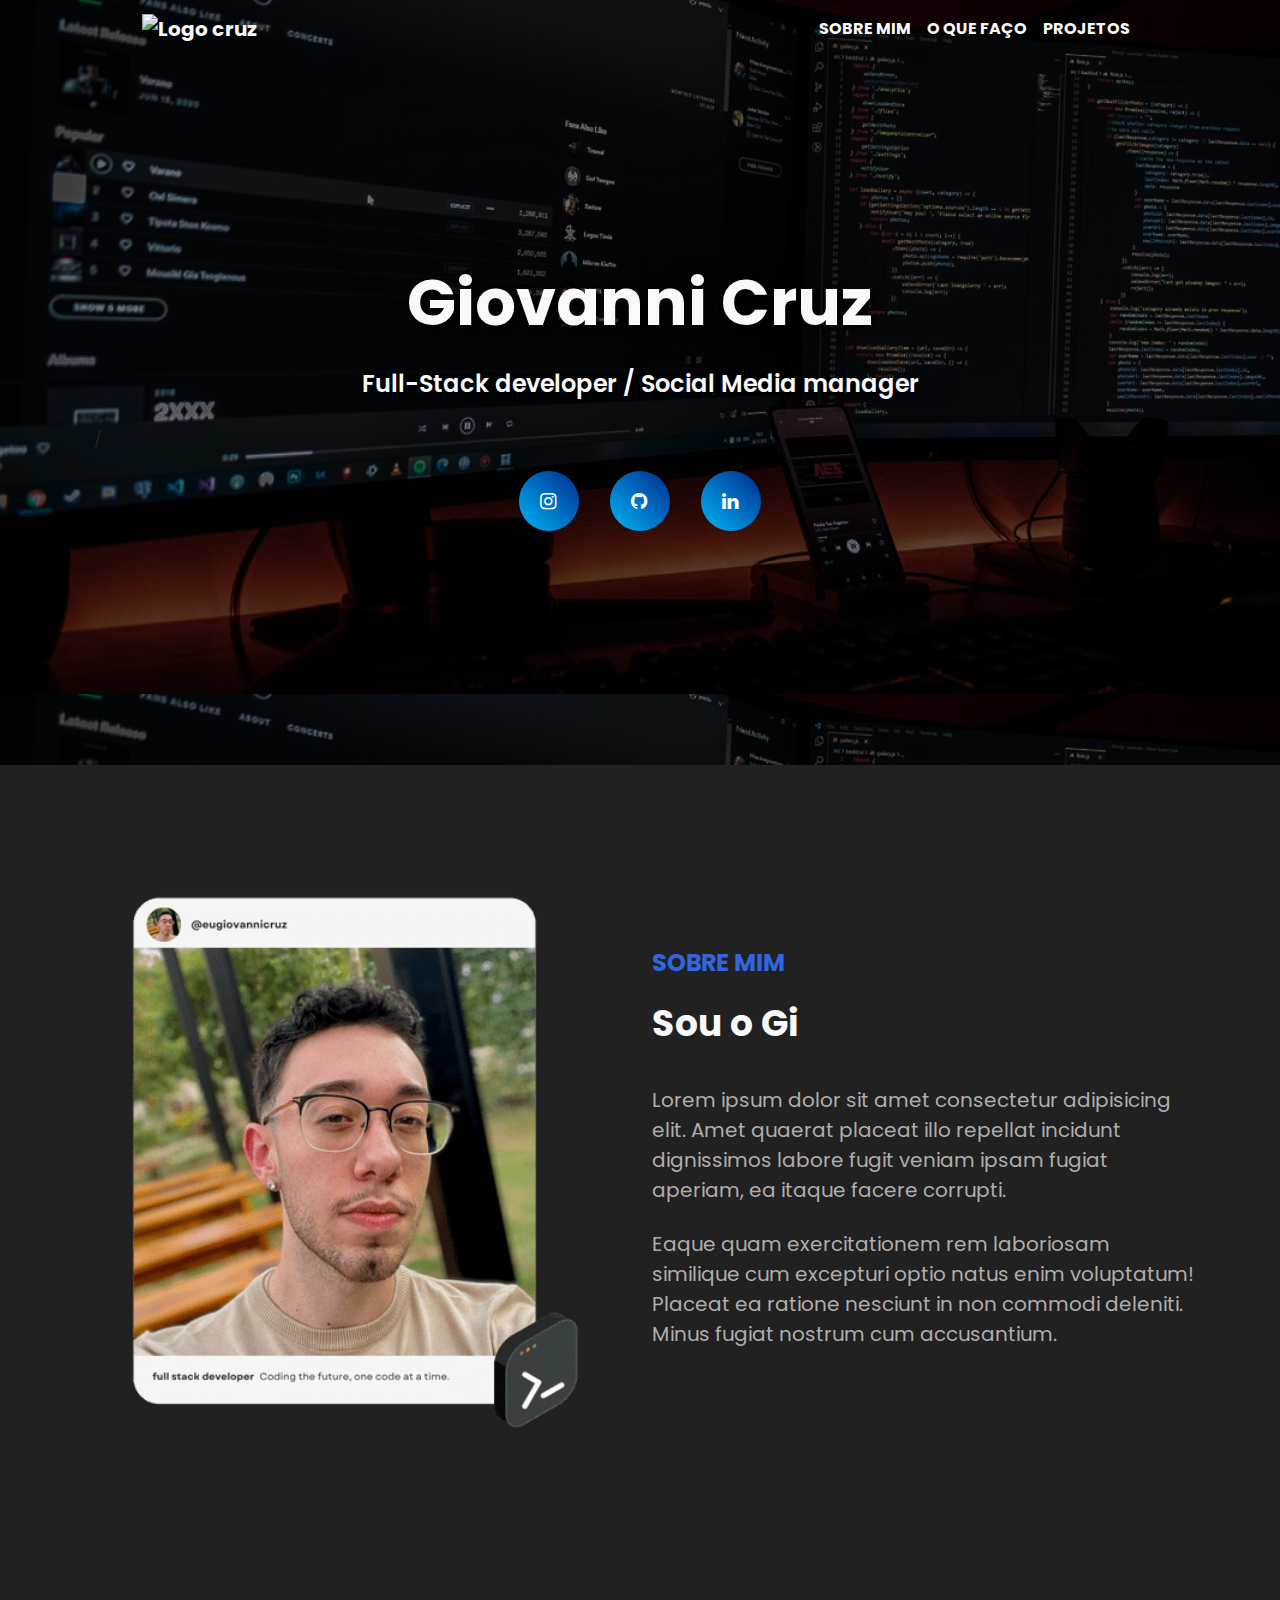
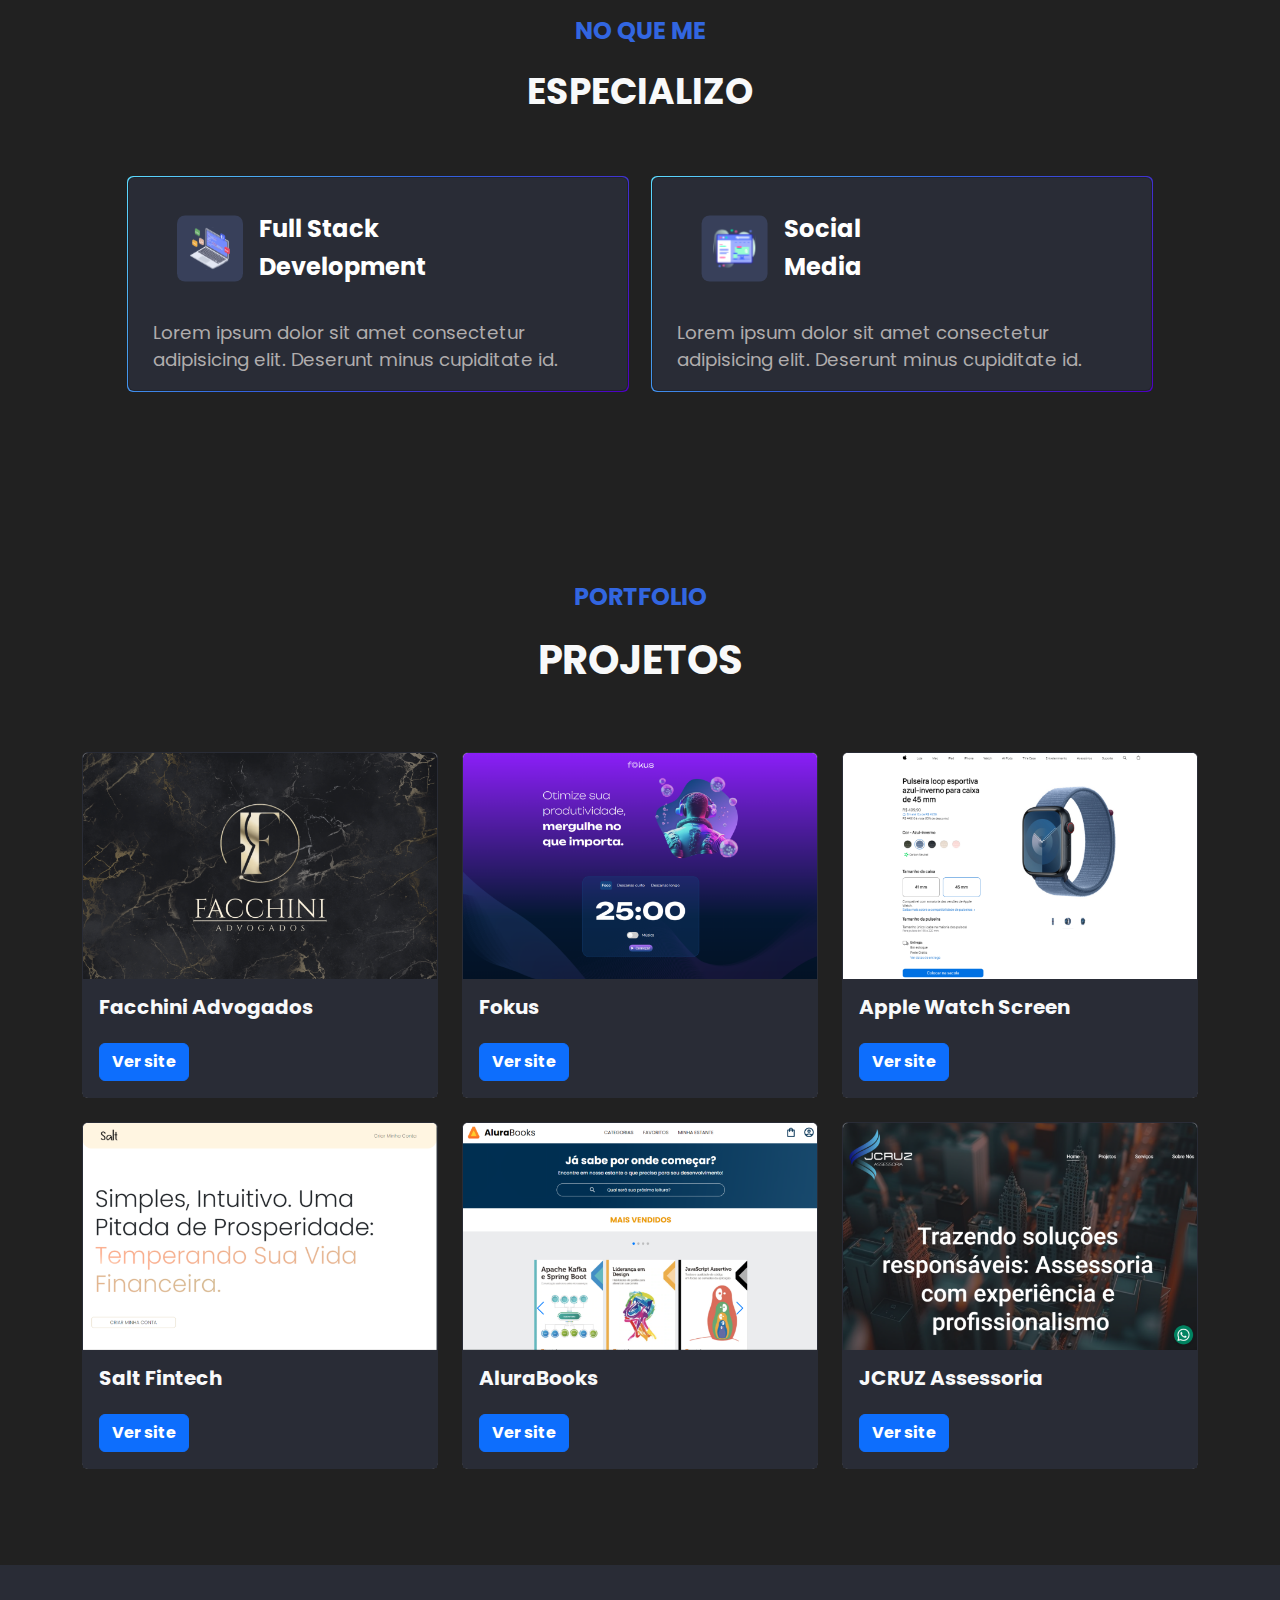
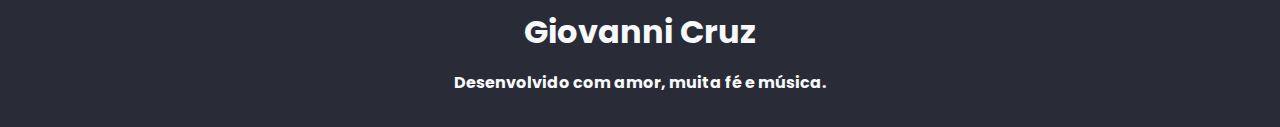
==== index.html @ 8bf52414 "#" ====
<!DOCTYPE html>
<html lang="pt-BR">
<head>
    <meta charset="UTF-8">
    <meta name="viewport" content="width=device-width, initial-scale=1.0">
    <link href="https://cdn.jsdelivr.net/npm/bootstrap@5.3.3/dist/css/bootstrap.min.css" rel="stylesheet" integrity="sha384-QWTKZyjpPEjISv5WaRU9OFeRpok6YctnYmDr5pNlyT2bRjXh0JMhjY6hW+ALEwIH" crossorigin="anonymous">
    <link rel="stylesheet" href="/css/style.css">
    <title>Giovanni Cruz</title>
</head>
<body>

  <section class="container-fluid header">
    <header class="container">
      <nav class="navbar navbar-expand-lg">
        <div class="container-fluid mx-5">
          <a href="index.html" class="navbar-brand text-light fw-bold">
            <img src="" alt="Logo cruz" class="img-fluid logo_salt"></a>
  
          <button class="navbar-toggler" type="button" data-bs-toggle="collapse" data-bs-target="#navbarScroll" aria-controls="navbarScroll" aria-expanded="false" aria-label="Toggle navigation">
            <span class="navbar-toggler-icon menu"></span>
          </button>
  
          <div class="collapse navbar-collapse" id="navbarScroll">
            <ul class="navbar-nav ms-auto mb-2 mb-lg-0 navbar-nav-scroll fw-bold" style="--bs-scroll-height: 100px;">
  
              <li class="nav-item">
                <a class="nav-link item_menu text-light" href="#sobre_mim">SOBRE MIM</a>
              </li>
  
              <li class="nav-item">
                <a class="nav-link item_menu text-light" href="#minhas_stacks">O QUE FAÇO</a>
              </li>
  
              <li class="nav-item">
                <a class="nav-link item_menu text-light" href="#projetos">PROJETOS</a>
              </li>
  
              <!-- <li class="nav-item">
                <a class="nav-link item_menu text-light" href="#contato">CONTATO</a>
              </li> -->
            </ul>
          </div>
        </div>
      </nav>
    </header>

    <div class="container pt-sm-5 mt-sm-5 pt-xxl-0 mt-xxl-0">
      <div class="container mt-sm-4 mt-xxl-0">
        <!-- TEXTOS -->
        <section class="container text-light d-flex flex-column justify-content-center align-items-center apresentacao">
          <h1 class="text-center fw-bold mb-4">Giovanni Cruz</h1>
          <p class="text-center fw-semibold">Full-Stack developer / Social Media manager</p>
        </section>  
      
      /<!-- SOCIAL MEDIA -->
        <div class="container social-container text-center">
          <ul class="social-icons">
              <li><a href="https://www.instagram.com/eugiovannicruz/" target="_blank"><i class="fa fa-instagram"></i></a></li>
              <li><a href="https://github.com/euCRUZ" target="_blank"><i class="fa fa-github"></i></a></li>
              <li><a href="https://www.linkedin.com/in/eugiovannicruz/" target="_blank"><i class="fa fa-linkedin"></i></a></li>
          </ul>
        </div> 
      </div>
    </div>
  </section>
    
  <section class="container my-5 pt-md-2 py-lg-4 about_me" id="sobre_mim">
    <div class="row d-flex justify-content-center my-5 pt-5">
      <!-- IMAGEM -->
      <div class="col-lg-6 mb-5 d-flex justify-content-center">
          <img src="/images/@eugiovannicruz.png" alt="Giovanni Cruz" class="img-fluid">
      </div>

      <!-- TEXTOS -->
      <div class="col-lg-6 text-lg-start text-sm-center mt-lg-3 mt-sm-5 mb-lg-5">
          <h2 class="fw-bold mb-4">SOBRE MIM</h2>
          <h1 class="text-light mb-1 fw-bold">Sou o Gi</h1>
          <p class="my-4 pt-sm-3">Lorem ipsum dolor sit amet consectetur adipisicing elit. Amet quaerat placeat illo repellat incidunt dignissimos labore fugit veniam ipsam fugiat aperiam, ea itaque facere corrupti.</p>
          <p>Eaque quam exercitationem rem laboriosam similique cum excepturi optio natus enim voluptatum! Placeat ea ratione nesciunt in non commodi deleniti. Minus fugiat nostrum cum accusantium.</p>
      </div>
    </div>
  </section>

  <section class="container stacks my-5 pt-3 pb-5" id="minhas_stacks">
    <div class="stacks_text mb-5 mt-5 ">
      <h2 class="fw-bold mb-4 text-center fw-bold">NO QUE ME</h2>
      <h1 class="text-light mb-1 fw-bold text-center fw-bolder pb-3">ESPECIALIZO</h1>
    </div>

    <div class="container d-flex justify-content-center">

      <div class="row">
        <div class="col-md-6 ">
          <div class="card card_stack ">
            <div class="col-md-4 cards_stacks d-flex ms-5 my-4">
              <img src="/images/laptop.svg" class="img-fluid" alt="laptop mini-figure">
              <h5 class="card_title fw-bold ms-3 mt-2">Full Stack<br>Development</h5>
            </div>
            <div class="card_body mx-4">
              <p class="card_text">Lorem ipsum dolor sit amet consectetur adipisicing elit. Deserunt minus cupiditate id.</p>
            </div>
          </div>
        </div>
        <div class="col-md-6 pt-sm-5 pt-md-0">
          <div class="card card_stack ">
            <div class="col-md-4 cards_stacks d-flex ms-5 my-4">
              <img src="/images/screen.svg" class="img-fluid" alt="screen mini-figure">
              <h5 class="card_title fw-bold ms-3 mt-2">Social Media</h5>
            </div>
            <div class="card_body mx-4">
              <p class="card_text">Lorem ipsum dolor sit amet consectetur adipisicing elit. Deserunt minus cupiditate id.</p>
            </div>
          </div>
        </div>
      </div>
    </div>
  </section>

  <section class="container projects py-lg-5 pt-sm-3 pb-sm-5" id="projetos">
    <div class="projects_initial_title py-5 ">
      <h2 class="fw-bold mb-4 text-center fw-bold">PORTFOLIO</h2>
      <h1 class="text-light mb-1 fw-bold text-center fw-bolder pb-3">PROJETOS</h1>
    </div>

    <div class="row row-cols-1 row-cols-md-3 row-cols-sm-2 g-4">
      
      <div class="col">
        <div class="card">
          <img src="/images/facchini.png" class="card-img-top" alt="Facchini Advogados website">
          <div class="card-body text-light card_project">
            <h5 class="card-title fw-bolder">Facchini Advogados</h5>
            <a href="https://facchiniadvogados.com.br/" class="btn btn-primary mt-3 fw-bolder" target="_blank">Ver site</a>            
          </div>
        </div>
      </div>

      <div class="col">
        <div class="card">
          <img src="/images/fokus.png" class="card-img-top" alt="Facchini Advogados website">
          <div class="card-body text-light card_project">
            <h5 class="card-title fw-bolder">Fokus</h5>
            <a href="https://facchiniadvogados.com.br/" class="btn btn-primary mt-3 fw-bolder" target="_blank">Ver site</a>            
          </div>
        </div>
      </div>

      <!-- <div class="col">
        <div class="card">
          <img src="/images/fokus.png" class="card-img-top" alt="Fokus website">
          <div class="card-body text-light card_project">
            <h5 class="card-title fw-bolder">Fokus</h5>
            <a href="https://fokus-gamma-three.vercel.app/" class="btn btn-primary mt-3 fw-bolder" target="_blank">Ver site</a>
          </div>
        </div>
      </div> -->

      <div class="col">
        <div class="card">
          <img src="/images/applescreen.png" class="card-img-top" alt="Apple Watch Screen website">
          <div class="card-body text-light card_project">
            <h5 class="card-title fw-bolder">Apple Watch Screen</h5>
            <a href="https://apple-watch-screen.vercel.app/" class="btn btn-primary mt-3 fw-bolder" target="_blank">Ver site</a>            
          </div>
        </div>
      </div>

      <div class="col">
        <div class="card">
          <img src="/images/salt.png" class="card-img-top" alt="Salt website">
          <div class="card-body text-light card_project">
            <h5 class="card-title fw-bolder">Salt Fintech</h5>
            <a href="https://fintech-zeta-five.vercel.app/" class="btn btn-primary mt-3 fw-bolder" target="_blank">Ver site</a>
          </div>
        </div>
      </div>

      <div class="col">
        <div class="card">
          <img src="/images/alurabooks.png" class="card-img-top" alt="AluraBooks Website">
          <div class="card-body text-light card_project">
            <h5 class="card-title fw-bolder">AluraBooks</h5>
            <a href="https://alura-books-inky-theta.vercel.app/" class="btn btn-primary mt-3 fw-bolder" target="_blank">Ver site</a>
          </div>
        </div>
      </div>

      <div class="col">
        <div class="card">
          <img src="/images/jcruzassessoria.png" class="card-img-top" alt="JCRUZ Assessoria website">
          <div class="card-body text-light card_project">
            <h5 class="card-title fw-bolder">JCRUZ Assessoria</h5>
            <a href="https://jcruzassessoria.com.br/" class="btn btn-primary mt-3 fw-bold" target="_blank">Ver site</a>
          </div>
        </div>
      </div>

    </div>
  
  </section>

  <footer class="container-fluid text-light text-center py-3 mt-5">
      <h2 class="pt-3 my-3 fw-bold">Giovanni Cruz</h2>
      <p class="pt-1 fw-bold">Desenvolvido com amor, muita fé e música.</p>
  </footer>

  <script src="https://cdn.jsdelivr.net/npm/bootstrap@5.3.0-alpha3/dist/js/bootstrap.bundle.min.js" integrity="sha384-ENjdO4Dr2bkBIFxQpeoTz1HIcje39Wm4jDKdf19U8gI4ddQ3GYNS7NTKfAdVQSZe"
  crossorigin="anonymous">
  </script>
</body>
</html>
---- css/style.css ----
@import url('https://fonts.googleapis.com/css2?family=Montserrat:wght@600&family=Poppins:wght@300&display=swap');
@import url('/css/style_icons.css');

@property --rotate {
    syntax: "<angle>";
    initial-value: 132deg;
    inherits: false;
  }

:root {
    --text_color: #B0ADAD;
    --card_color: #292C36;
    --shadow: rgba(0, 0, 0, 0.7);
    --shadow2: rgba(0, 0, 0, 0.45);
    --bluefade: #0043E0;
    --bluefade2: #3266e0;
    --gradient: #00B5F5;
}

* {
    font-family: 'Poppins', sans-serif;
    margin: 0;
    padding: 0;
    box-sizing: border-box;
}

body {
    background-color: #212121;
}

.header {
    background: linear-gradient(var(--shadow2), var(--shadow2)), url('/images/bg-image\ 1.jpg');
    height: 85vh; 
}

.header button {
    background: linear-gradient(45deg, var(--iconColor), var(--accent));
    color: white;
    border: none;
}

.apresentacao {
    padding: 10% 0 1% 0;
    margin-top: -2%;
}

.apresentacao h1{
    font-size: 4rem;
    text-shadow: 3px 3px 6px var(--shadow);
}
.apresentacao p{
    font-size: 1.5rem;
    text-shadow: 3px 3px 6px var(--shadow);
}

.about_me img {
    scale: 1.2;
}

.about_me h2, .stacks h2, .projects_initial_title h2{
    font-size: 1.5rem;
    color: var(--bluefade2);
}

.about_me h1, .stacks h1, .projects_initial_title h{
    font-size: 2.25rem;
}

.about_me p {
    font-size: 1.25rem;
    color: var(--text_color);
}

.stacks .card {
    background-color: var(--card_color);
    max-width: 31.25rem;
    font-size: 1.5em;
}

.card_stack::before {
    content: '';
    width: 101%;
    height: 102%;
    border-radius: 0.375rem;
    background-image: linear-gradient(
    var(--rotate)
    , #5ddcff, var(--bluefade2) 43%, #4e00c2);
    position: absolute;
    z-index: -1;
    top: -0.9%;
    left: -0.5%;
    animation: spin 2.5s linear infinite;
}

.card_stack::after {
    position: absolute;
    content: "";
    z-index: -1;
    height: 100%;
    width: 100%;
    margin: 0 auto;
    transform: scale(0.8);
    background-image: linear-gradient(
        var(--rotate)
        , #5ddcff, var(--bluefade2) 43%, #4e00c2);
        opacity: 1;
    transition: opacity .5s;
    animation: spin 2.5s linear infinite;
}

.card_stack:hover {
    color: rgb(88 199 250 / 100%);
    transition: color 1s;
  }
  .card.stack:hover:before, .card:hover:after {
    animation: none;
    opacity: 0;
  }

@keyframes spin {
    0% {
      --rotate: 0deg;
    }
    100% {
      --rotate: 360deg;
    }
  }

/* .card_body {
    max-width: 100%;
} */

.card_title {
    color: white;
    font-size: 1.5rem;
    line-height: 1.6;
}

.card_text {
    color: var(--text_color);
    font-size: 1.15rem;
}

.projects .card {
    border-color: var(--card_color);
}

.card_project, footer {
    background-color: var(--card_color);
}
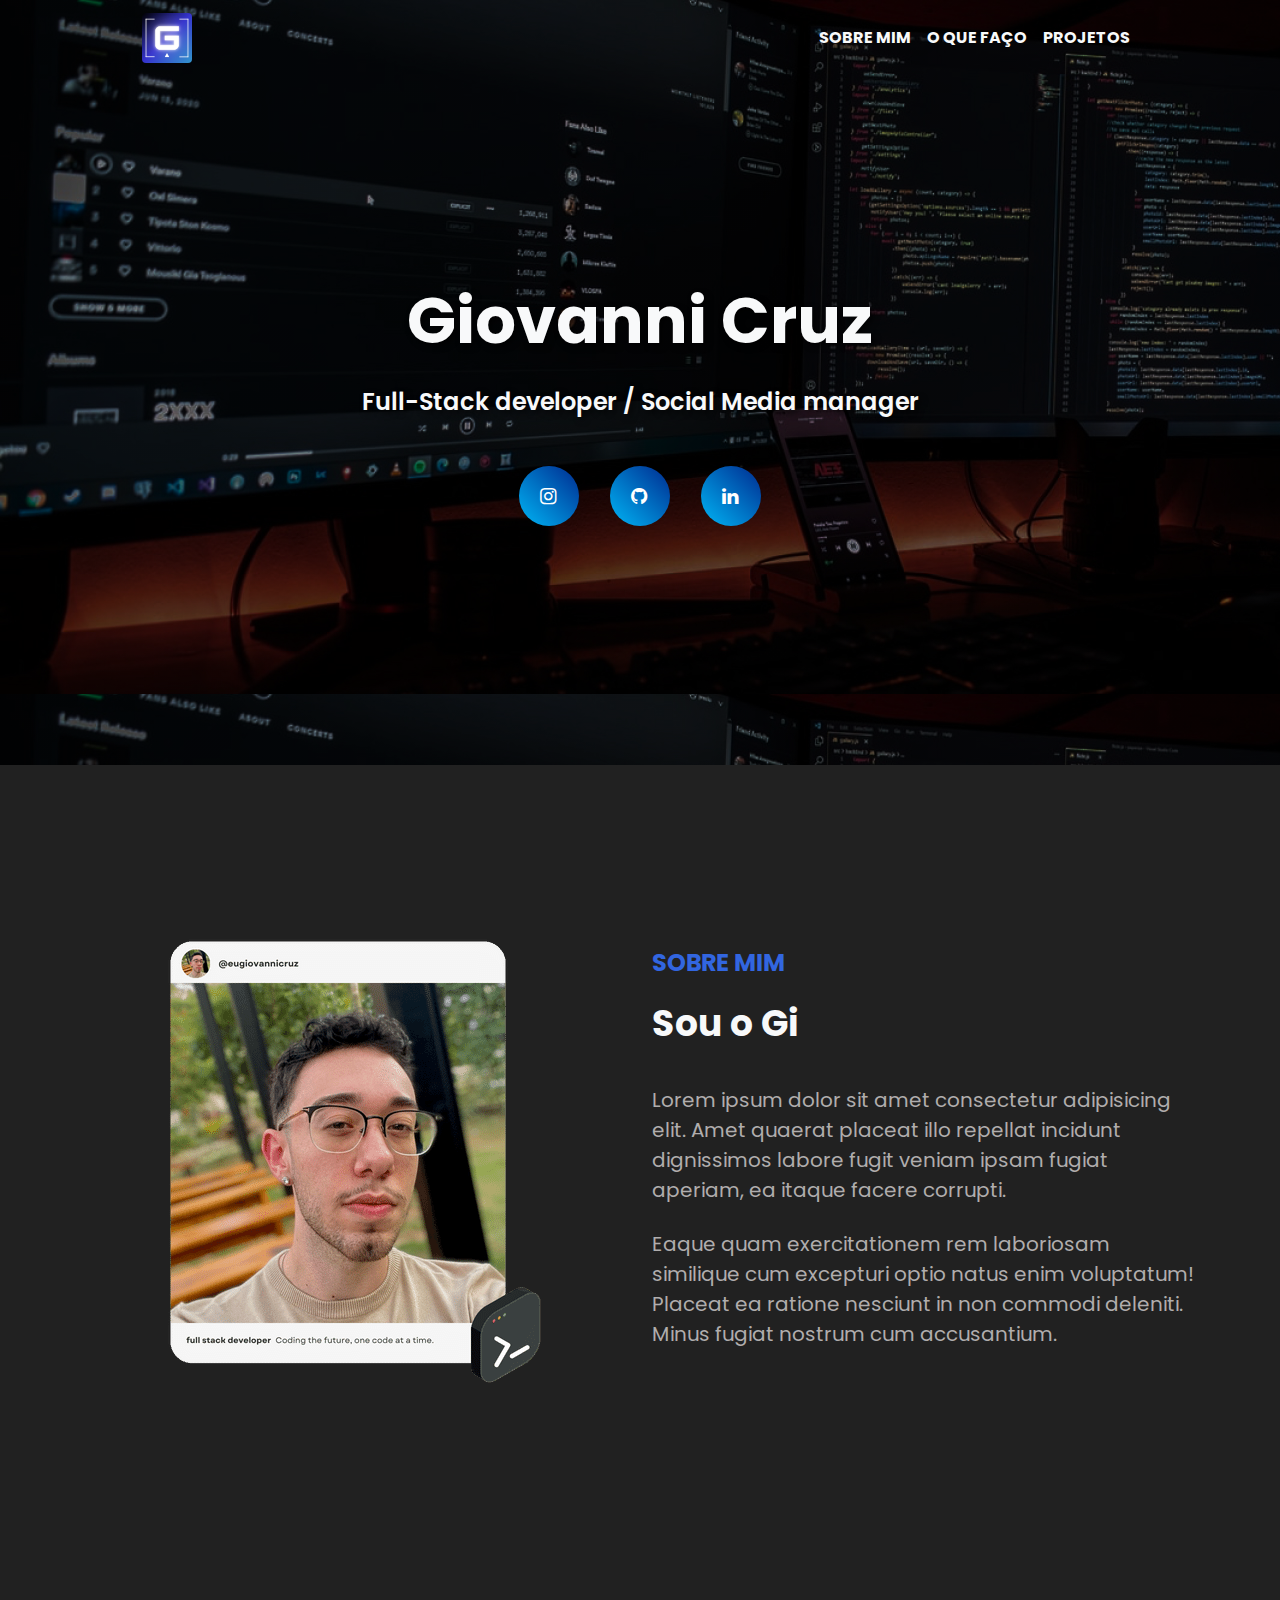
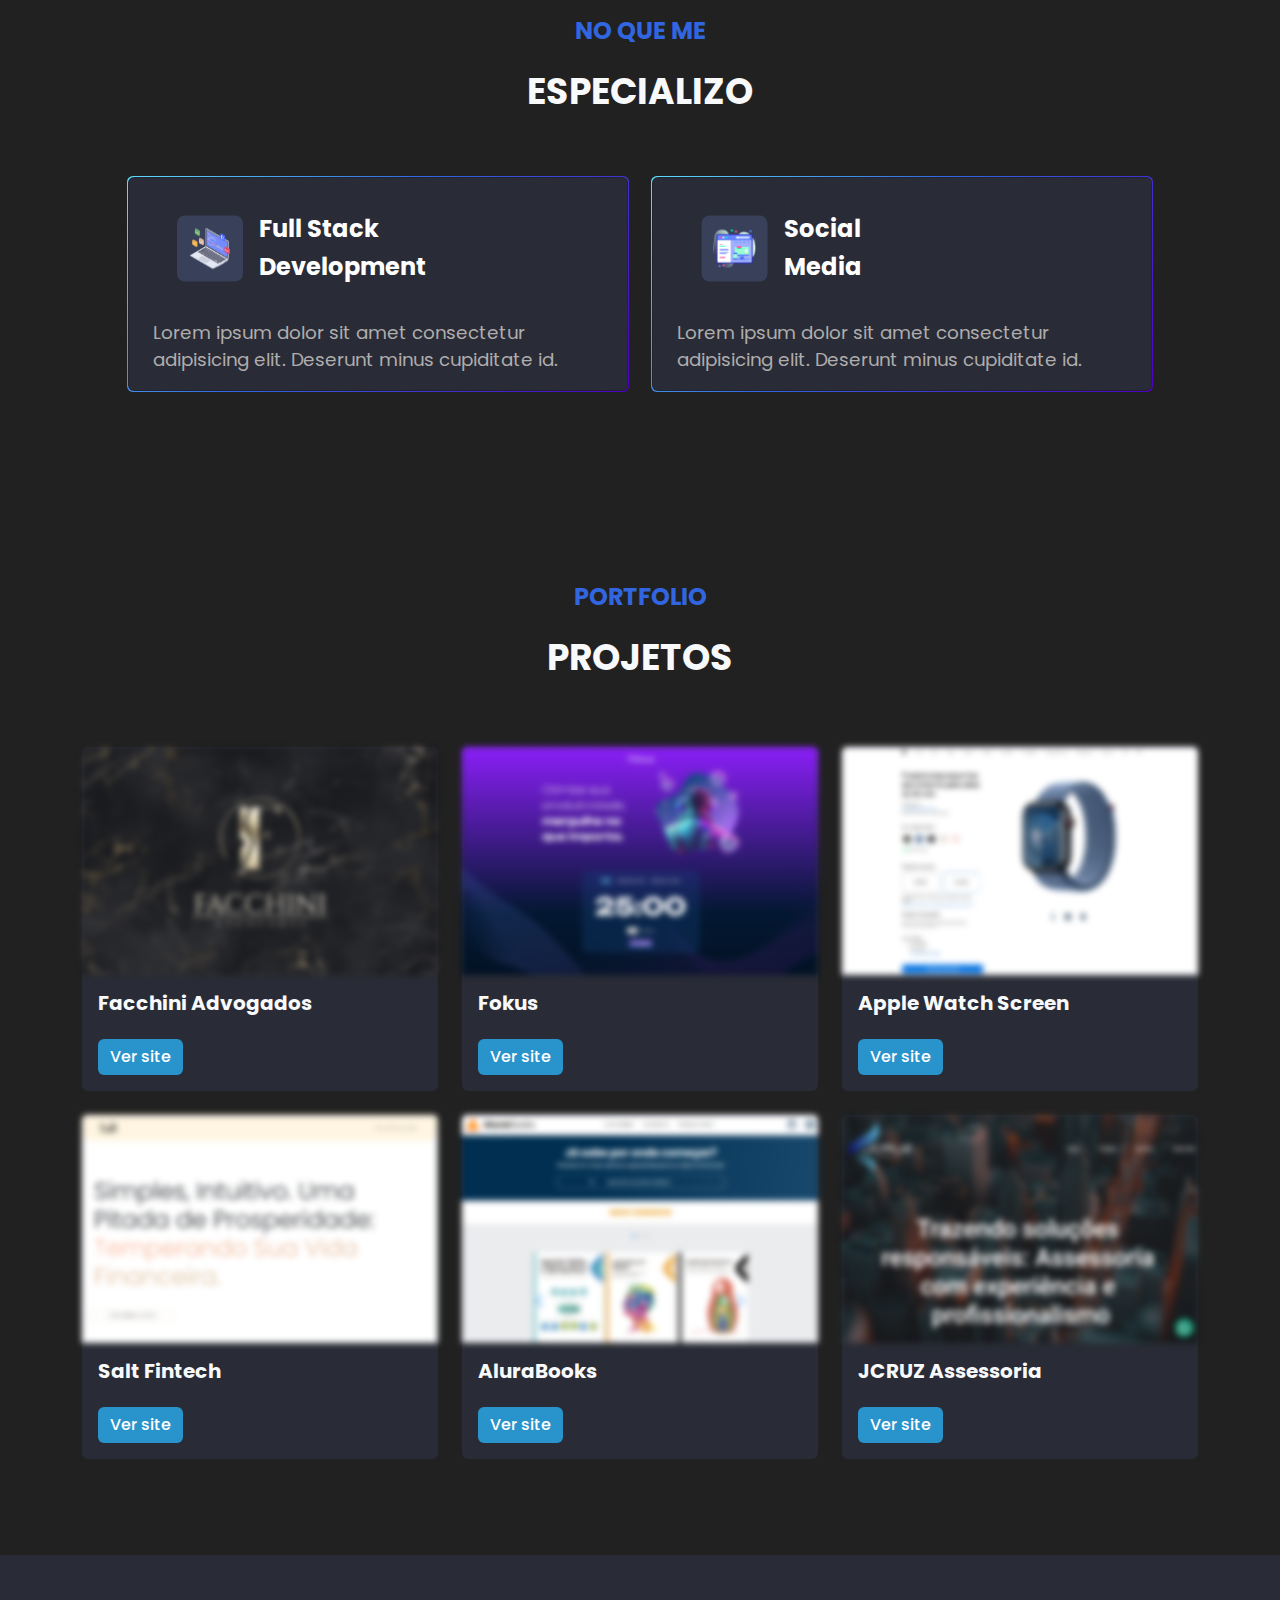
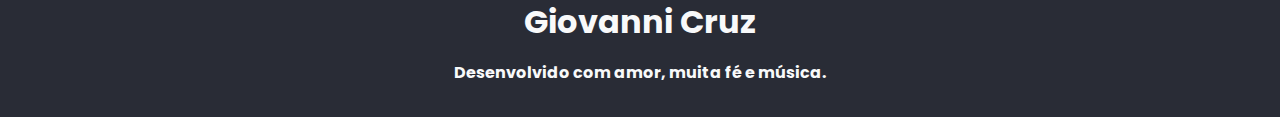
==== commit f36c4409: "#" ====
--- a/index.html
+++ b/index.html
@@ -5,6 +5,7 @@
     <meta name="viewport" content="width=device-width, initial-scale=1.0">
     <link href="https://cdn.jsdelivr.net/npm/bootstrap@5.3.3/dist/css/bootstrap.min.css" rel="stylesheet" integrity="sha384-QWTKZyjpPEjISv5WaRU9OFeRpok6YctnYmDr5pNlyT2bRjXh0JMhjY6hW+ALEwIH" crossorigin="anonymous">
     <link rel="stylesheet" href="/css/style.css">
+    <link rel="icon" href="/images/logo.svg">
     <title>Giovanni Cruz</title>
 </head>
 <body>
@@ -13,8 +14,8 @@
     <header class="container">
       <nav class="navbar navbar-expand-lg">
         <div class="container-fluid mx-5">
-          <a href="index.html" class="navbar-brand text-light fw-bold">
-            <img src="" alt="Logo cruz" class="img-fluid logo_salt"></a>
+          <a href="index.html" class="navbar-brand">
+            <img src="/images/logo.svg" alt="Logo cruz" class="img-fluid logo"></a>
   
           <button class="navbar-toggler" type="button" data-bs-toggle="collapse" data-bs-target="#navbarScroll" aria-controls="navbarScroll" aria-expanded="false" aria-label="Toggle navigation">
             <span class="navbar-toggler-icon menu"></span>
@@ -52,7 +53,7 @@
           <p class="text-center fw-semibold">Full-Stack developer / Social Media manager</p>
         </section>  
       
-      /<!-- SOCIAL MEDIA -->
+        <!-- SOCIAL MEDIA -->
         <div class="container social-container text-center">
           <ul class="social-icons">
               <li><a href="https://www.instagram.com/eugiovannicruz/" target="_blank"><i class="fa fa-instagram"></i></a></li>
@@ -90,8 +91,8 @@
     <div class="container d-flex justify-content-center">
 
       <div class="row">
-        <div class="col-md-6 ">
-          <div class="card card_stack ">
+        <div class="col-md-6">
+          <div class="card card_stack">
             <div class="col-md-4 cards_stacks d-flex ms-5 my-4">
               <img src="/images/laptop.svg" class="img-fluid" alt="laptop mini-figure">
               <h5 class="card_title fw-bold ms-3 mt-2">Full Stack<br>Development</h5>
@@ -102,7 +103,7 @@
           </div>
         </div>
         <div class="col-md-6 pt-sm-5 pt-md-0">
-          <div class="card card_stack ">
+          <div class="card card_stack">
             <div class="col-md-4 cards_stacks d-flex ms-5 my-4">
               <img src="/images/screen.svg" class="img-fluid" alt="screen mini-figure">
               <h5 class="card_title fw-bold ms-3 mt-2">Social Media</h5>
@@ -125,71 +126,61 @@
     <div class="row row-cols-1 row-cols-md-3 row-cols-sm-2 g-4">
       
       <div class="col">
-        <div class="card">
+        <div class="card card_project">
           <img src="/images/facchini.png" class="card-img-top" alt="Facchini Advogados website">
-          <div class="card-body text-light card_project">
+          <div class="card-body text-light">
             <h5 class="card-title fw-bolder">Facchini Advogados</h5>
-            <a href="https://facchiniadvogados.com.br/" class="btn btn-primary mt-3 fw-bolder" target="_blank">Ver site</a>            
-          </div>
-        </div>
-      </div>
-
-      <div class="col">
-        <div class="card">
+            <a href="https://facchiniadvogados.com.br/" class="btn mt-3 fw-medium glass" target="_blank">Ver site</a>            
+          </div>
+        </div>
+      </div>
+
+      <div class="col">
+        <div class="card card_project">
           <img src="/images/fokus.png" class="card-img-top" alt="Facchini Advogados website">
-          <div class="card-body text-light card_project">
+          <div class="card-body text-light">
             <h5 class="card-title fw-bolder">Fokus</h5>
-            <a href="https://facchiniadvogados.com.br/" class="btn btn-primary mt-3 fw-bolder" target="_blank">Ver site</a>            
-          </div>
-        </div>
-      </div>
-
-      <!-- <div class="col">
-        <div class="card">
-          <img src="/images/fokus.png" class="card-img-top" alt="Fokus website">
-          <div class="card-body text-light card_project">
-            <h5 class="card-title fw-bolder">Fokus</h5>
-            <a href="https://fokus-gamma-three.vercel.app/" class="btn btn-primary mt-3 fw-bolder" target="_blank">Ver site</a>
-          </div>
-        </div>
-      </div> -->
-
-      <div class="col">
-        <div class="card">
+            <a href="https://facchiniadvogados.com.br/" class="btn mt-3 fw-medium" target="_blank">Ver site</a>            
+          </div>
+        </div>
+      </div>
+
+      <div class="col">
+        <div class="card card_project">
           <img src="/images/applescreen.png" class="card-img-top" alt="Apple Watch Screen website">
-          <div class="card-body text-light card_project">
+          <div class="card-body text-light">
             <h5 class="card-title fw-bolder">Apple Watch Screen</h5>
-            <a href="https://apple-watch-screen.vercel.app/" class="btn btn-primary mt-3 fw-bolder" target="_blank">Ver site</a>            
-          </div>
-        </div>
-      </div>
-
-      <div class="col">
-        <div class="card">
+            <a href="https://apple-watch-screen.vercel.app/" class="btn mt-3 fw-medium" target="_blank">Ver site</a>            
+          </div>
+        </div>
+      </div>
+
+      <div class="col">
+        <div class="card card_project">
           <img src="/images/salt.png" class="card-img-top" alt="Salt website">
-          <div class="card-body text-light card_project">
+          <div class="card-body text-light">
             <h5 class="card-title fw-bolder">Salt Fintech</h5>
-            <a href="https://fintech-zeta-five.vercel.app/" class="btn btn-primary mt-3 fw-bolder" target="_blank">Ver site</a>
-          </div>
-        </div>
-      </div>
-
-      <div class="col">
-        <div class="card">
+            <a href="https://fintech-zeta-five.vercel.app/" class="btn mt-3 fw-medium" target="_blank">Ver site</a>
+          </div>
+        </div>
+      </div>
+
+      <div class="col">
+        <div class="card card_project">
           <img src="/images/alurabooks.png" class="card-img-top" alt="AluraBooks Website">
-          <div class="card-body text-light card_project">
+          <div class="card-body text-light">
             <h5 class="card-title fw-bolder">AluraBooks</h5>
-            <a href="https://alura-books-inky-theta.vercel.app/" class="btn btn-primary mt-3 fw-bolder" target="_blank">Ver site</a>
-          </div>
-        </div>
-      </div>
-
-      <div class="col">
-        <div class="card">
+            <a href="https://alura-books-inky-theta.vercel.app/" class="btn mt-3 fw-medium" target="_blank">Ver site</a>
+          </div>
+        </div>
+      </div>
+
+      <div class="col">
+        <div class="card card_project">
           <img src="/images/jcruzassessoria.png" class="card-img-top" alt="JCRUZ Assessoria website">
-          <div class="card-body text-light card_project">
+          <div class="card-body text-light">
             <h5 class="card-title fw-bolder">JCRUZ Assessoria</h5>
-            <a href="https://jcruzassessoria.com.br/" class="btn btn-primary mt-3 fw-bold" target="_blank">Ver site</a>
+            <a href="https://jcruzassessoria.com.br/" class="btn mt-3 fw-medium" target="_blank">Ver site</a>
           </div>
         </div>
       </div>
--- a/css/style.css
+++ b/css/style.css
@@ -12,20 +12,26 @@
     --card_color: #292C36;
     --shadow: rgba(0, 0, 0, 0.7);
     --shadow2: rgba(0, 0, 0, 0.45);
+    --shadow_text: 3px 3px 6px var(--shadow);
     --bluefade: #0043E0;
     --bluefade2: #3266e0;
     --gradient: #00B5F5;
 }
 
 * {
-    font-family: 'Poppins', sans-serif;
     margin: 0;
     padding: 0;
     box-sizing: border-box;
+    font-family: 'Poppins', sans-serif;
 }
 
 body {
     background-color: #212121;
+}
+
+.logo {
+    border-radius: 4px;
+    overflow: hidden;
 }
 
 .header {
@@ -46,15 +52,22 @@
 
 .apresentacao h1{
     font-size: 4rem;
-    text-shadow: 3px 3px 6px var(--shadow);
+    text-shadow: var(--shadow_text);
 }
+
 .apresentacao p{
     font-size: 1.5rem;
-    text-shadow: 3px 3px 6px var(--shadow);
+    text-shadow: var(--shadow_text);
 }
 
 .about_me img {
-    scale: 1.2;
+    width: auto;
+    height: auto;
+    transition: 0.5s;
+    &:hover {
+        transform: scale(1.3);
+        rotate: 1deg;
+    }
 }
 
 .about_me h2, .stacks h2, .projects_initial_title h2{
@@ -62,7 +75,7 @@
     color: var(--bluefade2);
 }
 
-.about_me h1, .stacks h1, .projects_initial_title h{
+.about_me h1, .stacks h1, .projects_initial_title h1{
     font-size: 2.25rem;
 }
 
@@ -75,6 +88,7 @@
     background-color: var(--card_color);
     max-width: 31.25rem;
     font-size: 1.5em;
+    transition: 0.5s;
 }
 
 .card_stack::before {
@@ -126,10 +140,6 @@
     }
   }
 
-/* .card_body {
-    max-width: 100%;
-} */
-
 .card_title {
     color: white;
     font-size: 1.5rem;
@@ -141,10 +151,31 @@
     font-size: 1.15rem;
 }
 
-.projects .card {
+.card_project {
+    border: none;
     border-color: var(--card_color);
+    background-color: var(--card_color);
+    transition: 0.5s;
+    & img {
+        filter: blur(3px);
+    }
+
+    &:hover {
+        box-shadow: 0 0 1rem 0.2rem rgb(4, 5, 5);
+        background-color: rgb(26, 26, 26);
+        & img {
+            filter: none;
+        }
+    }
 }
 
-.card_project, footer {
+.btn {
+    background-color: rgb(41, 147, 204);
+    color: white;
+    border: none;
+    transition: 0.5s;
+} 
+
+footer {
     background-color: var(--card_color);
 }
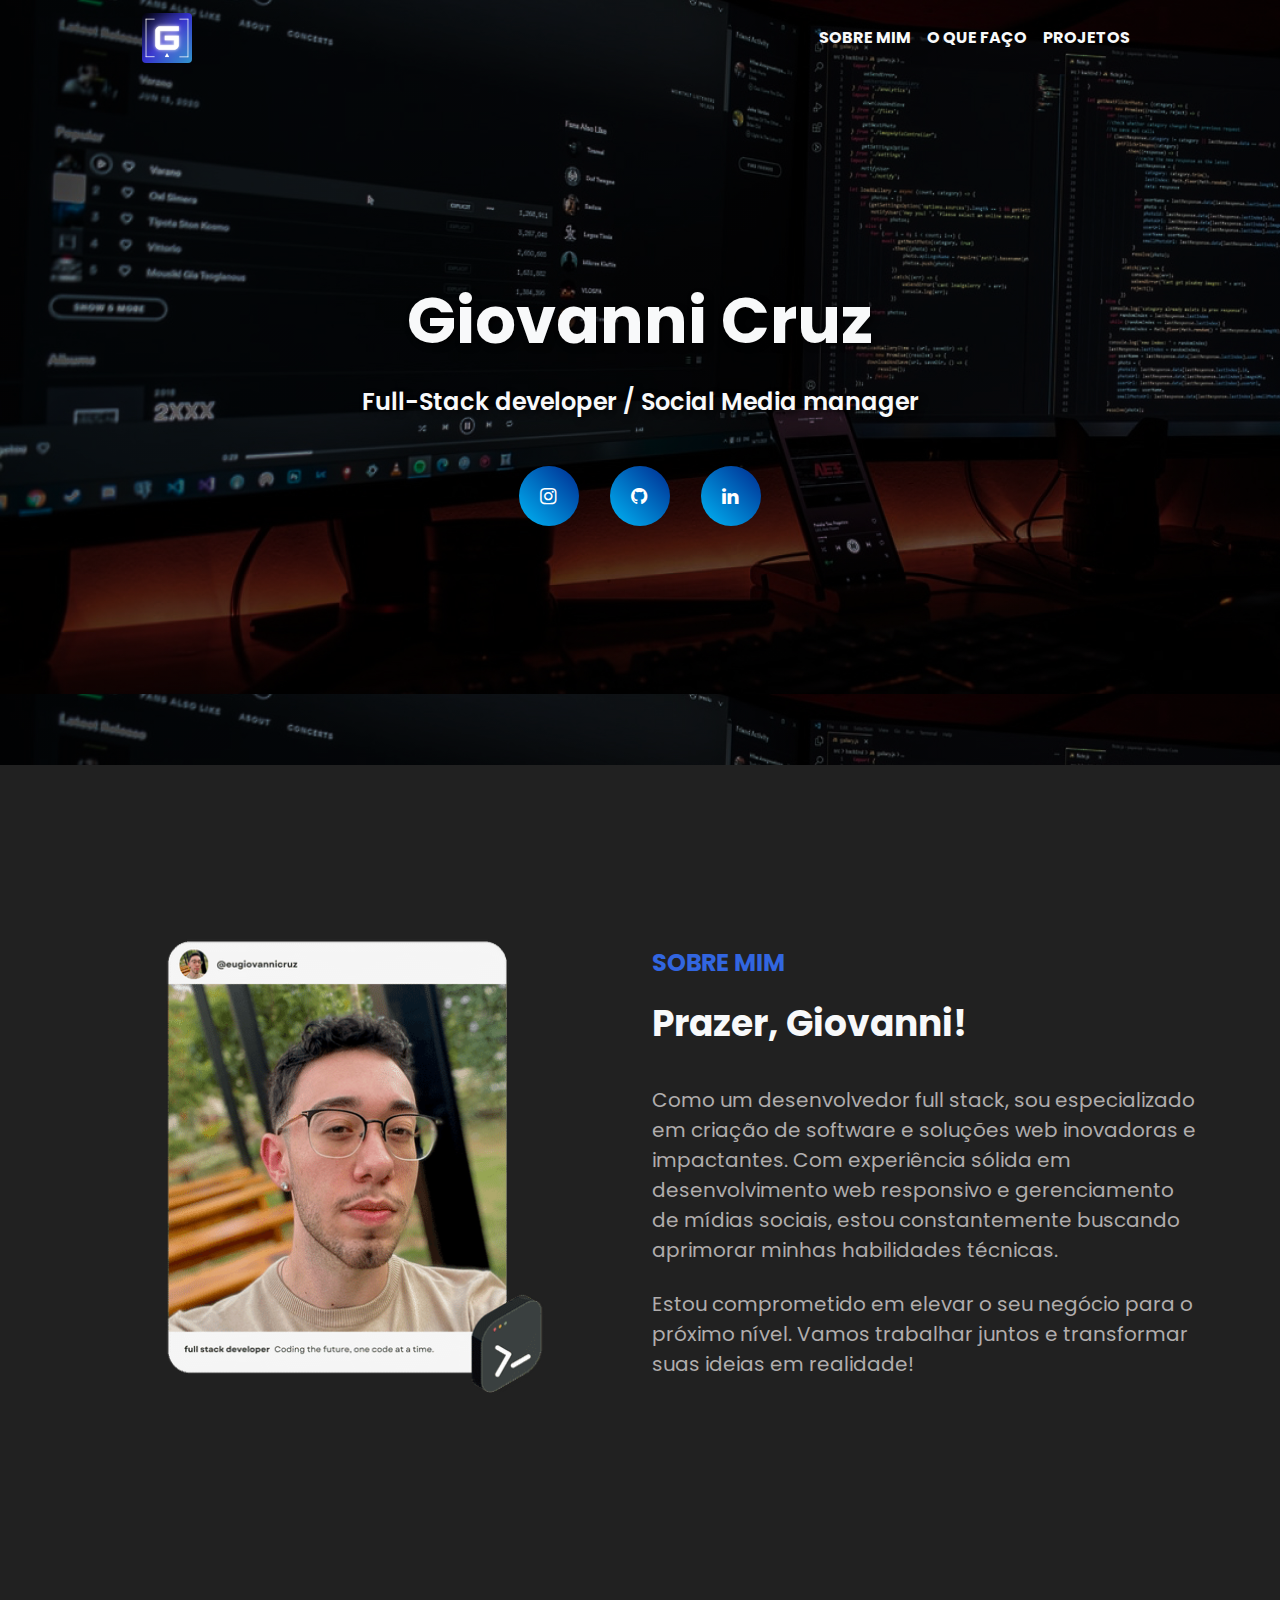
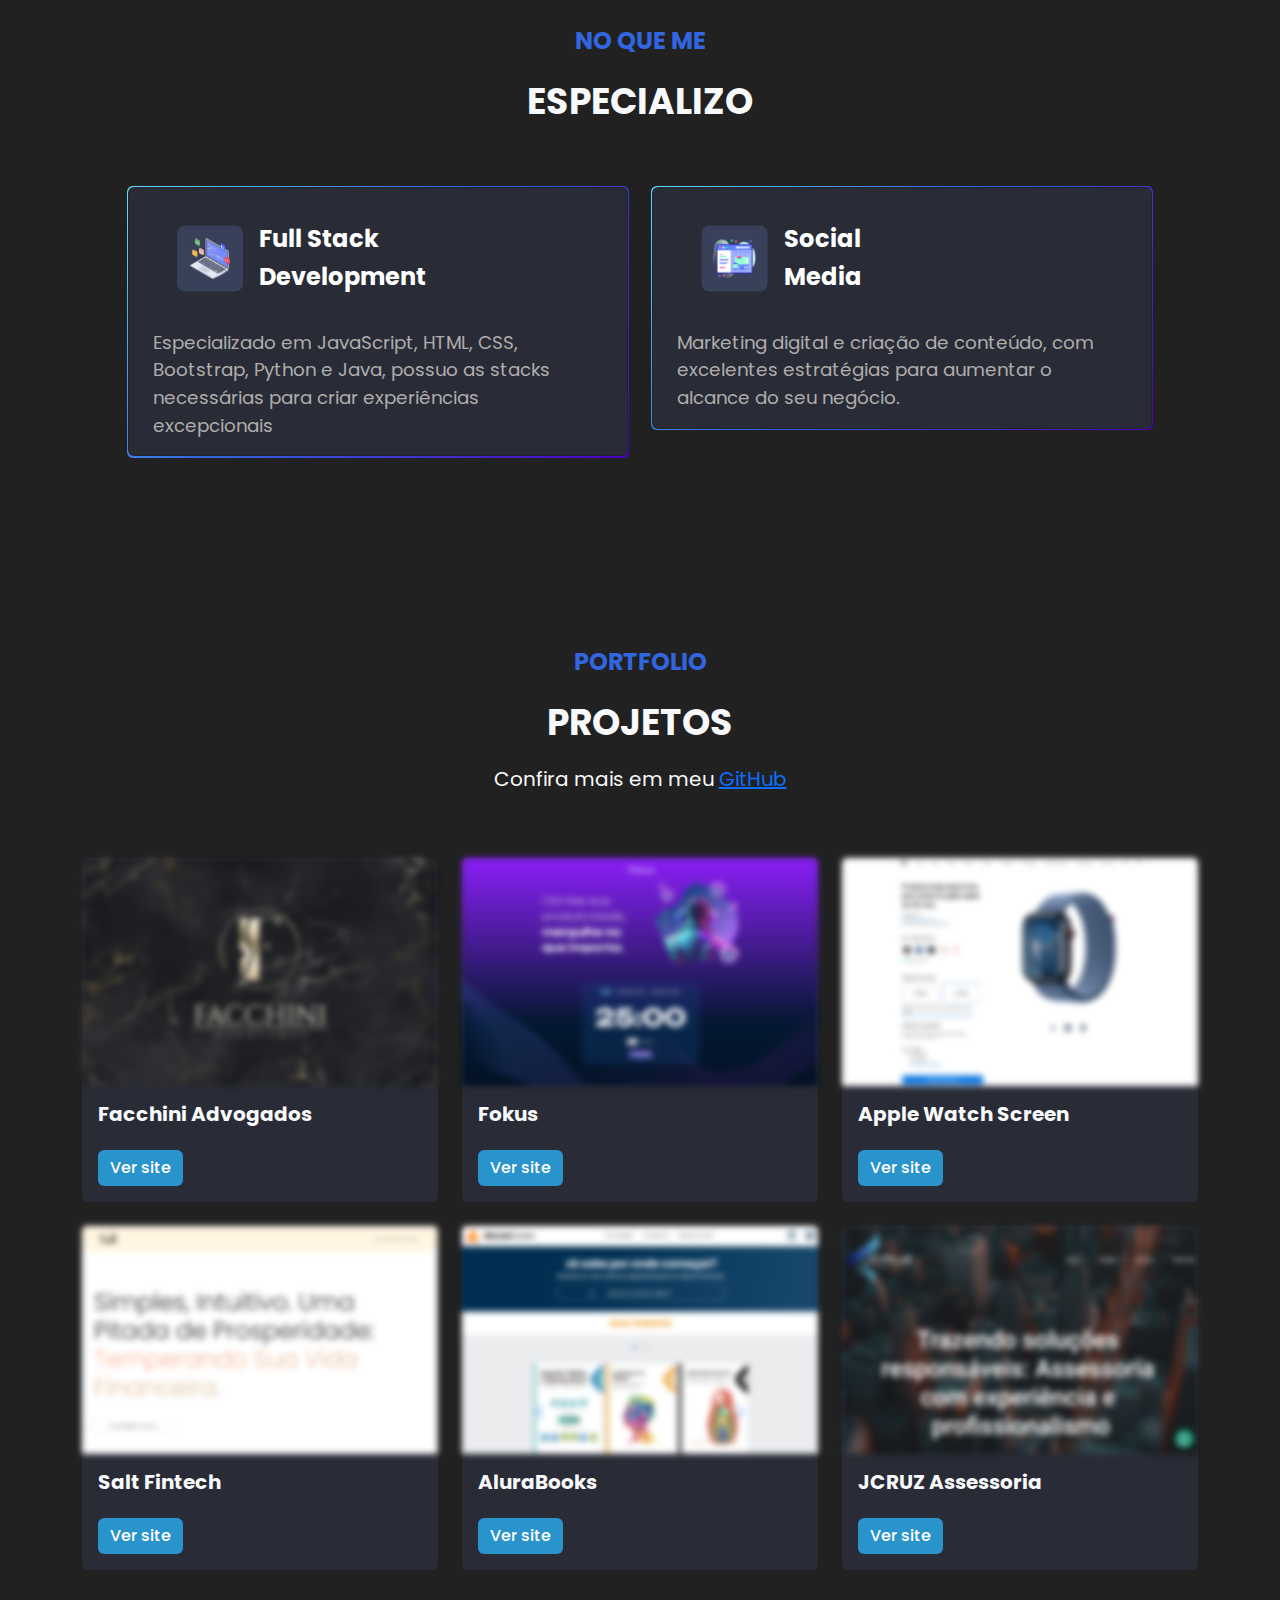
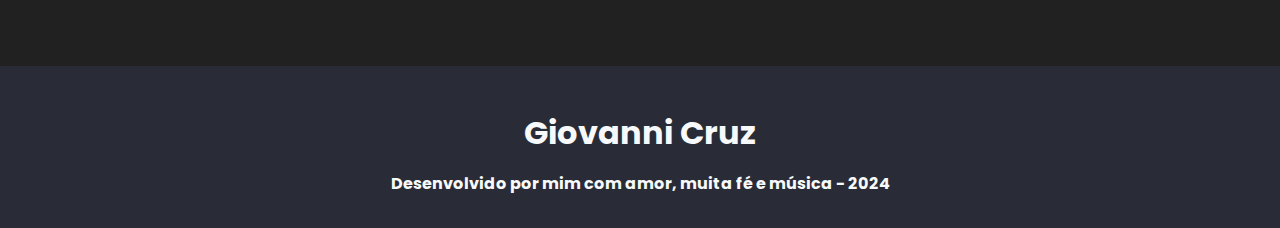
==== commit c51e58b0: "#" ====
--- a/index.html
+++ b/index.html
@@ -75,9 +75,9 @@
       <!-- TEXTOS -->
       <div class="col-lg-6 text-lg-start text-sm-center mt-lg-3 mt-sm-5 mb-lg-5">
           <h2 class="fw-bold mb-4">SOBRE MIM</h2>
-          <h1 class="text-light mb-1 fw-bold">Sou o Gi</h1>
-          <p class="my-4 pt-sm-3">Lorem ipsum dolor sit amet consectetur adipisicing elit. Amet quaerat placeat illo repellat incidunt dignissimos labore fugit veniam ipsam fugiat aperiam, ea itaque facere corrupti.</p>
-          <p>Eaque quam exercitationem rem laboriosam similique cum excepturi optio natus enim voluptatum! Placeat ea ratione nesciunt in non commodi deleniti. Minus fugiat nostrum cum accusantium.</p>
+          <h1 class="text-light mb-1 fw-bold">Prazer, Giovanni!</h1>
+          <p class="my-4 pt-sm-3">Como um desenvolvedor full stack, sou especializado em criação de software e soluções web inovadoras e impactantes. Com experiência sólida em desenvolvimento web responsivo e gerenciamento de mídias sociais, estou constantemente buscando aprimorar minhas habilidades técnicas. </p>
+          <p>Estou comprometido em elevar o seu negócio para o próximo nível. Vamos trabalhar juntos e transformar suas ideias em realidade!</p>
       </div>
     </div>
   </section>
@@ -98,7 +98,7 @@
               <h5 class="card_title fw-bold ms-3 mt-2">Full Stack<br>Development</h5>
             </div>
             <div class="card_body mx-4">
-              <p class="card_text">Lorem ipsum dolor sit amet consectetur adipisicing elit. Deserunt minus cupiditate id.</p>
+              <p class="card_text">Especializado em JavaScript, HTML, CSS, Bootstrap, Python e Java, possuo as stacks necessárias para criar experiências excepcionais</p>
             </div>
           </div>
         </div>
@@ -109,7 +109,7 @@
               <h5 class="card_title fw-bold ms-3 mt-2">Social Media</h5>
             </div>
             <div class="card_body mx-4">
-              <p class="card_text">Lorem ipsum dolor sit amet consectetur adipisicing elit. Deserunt minus cupiditate id.</p>
+              <p class="card_text">Marketing digital e criação de conteúdo, com excelentes estratégias para aumentar o alcance do seu negócio.</p>
             </div>
           </div>
         </div>
@@ -119,15 +119,18 @@
 
   <section class="container projects py-lg-5 pt-sm-3 pb-sm-5" id="projetos">
     <div class="projects_initial_title py-5 ">
-      <h2 class="fw-bold mb-4 text-center fw-bold">PORTFOLIO</h2>
-      <h1 class="text-light mb-1 fw-bold text-center fw-bolder pb-3">PROJETOS</h1>
+      <h2 class="mb-4 text-center fw-bold">PORTFOLIO</h2>
+      <h1 class="text-light mb-1 text-center fw-bolder pb-3">PROJETOS</h1>
+      <p class="text-light text-center">Confira mais em meu <a href="https://github.com/euCRUZ" target="_blank" class="github">GitHub</a></p>
     </div>
 
     <div class="row row-cols-1 row-cols-md-3 row-cols-sm-2 g-4">
       
       <div class="col">
         <div class="card card_project">
-          <img src="/images/facchini.png" class="card-img-top" alt="Facchini Advogados website">
+          <a href="https://facchiniadvogados.com.br/" target="_blank">
+            <img src="/images/facchini.png" class="card-img-top" alt="Facchini Advogados website">
+          </a>
           <div class="card-body text-light">
             <h5 class="card-title fw-bolder">Facchini Advogados</h5>
             <a href="https://facchiniadvogados.com.br/" class="btn mt-3 fw-medium glass" target="_blank">Ver site</a>            
@@ -137,17 +140,21 @@
 
       <div class="col">
         <div class="card card_project">
-          <img src="/images/fokus.png" class="card-img-top" alt="Facchini Advogados website">
+          <a href="https://fokus-gamma-three.vercel.app/" target="_blank">
+            <img src="/images/fokus.png" class="card-img-top" alt="Facchini Advogados website">
+          </a>
           <div class="card-body text-light">
             <h5 class="card-title fw-bolder">Fokus</h5>
-            <a href="https://facchiniadvogados.com.br/" class="btn mt-3 fw-medium" target="_blank">Ver site</a>            
-          </div>
-        </div>
-      </div>
-
-      <div class="col">
-        <div class="card card_project">
-          <img src="/images/applescreen.png" class="card-img-top" alt="Apple Watch Screen website">
+            <a href="https://fokus-gamma-three.vercel.app/" class="btn mt-3 fw-medium" target="_blank">Ver site</a>            
+          </div>
+        </div>
+      </div>
+
+      <div class="col">
+        <div class="card card_project">
+          <a href="https://apple-watch-screen.vercel.app/" target="_blank">
+            <img src="/images/applescreen.png" class="card-img-top" alt="Apple Watch Screen website">
+          </a>
           <div class="card-body text-light">
             <h5 class="card-title fw-bolder">Apple Watch Screen</h5>
             <a href="https://apple-watch-screen.vercel.app/" class="btn mt-3 fw-medium" target="_blank">Ver site</a>            
@@ -157,7 +164,9 @@
 
       <div class="col">
         <div class="card card_project">
-          <img src="/images/salt.png" class="card-img-top" alt="Salt website">
+          <a href="https://fintech-zeta-five.vercel.app/" target="_blank">
+            <img src="/images/salt.png" class="card-img-top" alt="Salt website">
+          </a>
           <div class="card-body text-light">
             <h5 class="card-title fw-bolder">Salt Fintech</h5>
             <a href="https://fintech-zeta-five.vercel.app/" class="btn mt-3 fw-medium" target="_blank">Ver site</a>
@@ -167,7 +176,9 @@
 
       <div class="col">
         <div class="card card_project">
-          <img src="/images/alurabooks.png" class="card-img-top" alt="AluraBooks Website">
+          <a href="https://alura-books-inky-theta.vercel.app/" target="_blank">
+            <img src="/images/alurabooks.png" class="card-img-top" alt="AluraBooks Website">
+          </a>
           <div class="card-body text-light">
             <h5 class="card-title fw-bolder">AluraBooks</h5>
             <a href="https://alura-books-inky-theta.vercel.app/" class="btn mt-3 fw-medium" target="_blank">Ver site</a>
@@ -177,7 +188,9 @@
 
       <div class="col">
         <div class="card card_project">
-          <img src="/images/jcruzassessoria.png" class="card-img-top" alt="JCRUZ Assessoria website">
+          <a href="https://jcruzassessoria.com.br/" target="_blank">
+            <img src="/images/jcruzassessoria.png" class="card-img-top" alt="JCRUZ Assessoria website">
+          </a>
           <div class="card-body text-light">
             <h5 class="card-title fw-bolder">JCRUZ Assessoria</h5>
             <a href="https://jcruzassessoria.com.br/" class="btn mt-3 fw-medium" target="_blank">Ver site</a>
@@ -191,7 +204,7 @@
 
   <footer class="container-fluid text-light text-center py-3 mt-5">
       <h2 class="pt-3 my-3 fw-bold">Giovanni Cruz</h2>
-      <p class="pt-1 fw-bold">Desenvolvido com amor, muita fé e música.</p>
+      <p class="pt-1 fw-bold">Desenvolvido por mim com amor, muita fé e música - 2024</p>
   </footer>
 
   <script src="https://cdn.jsdelivr.net/npm/bootstrap@5.3.0-alpha3/dist/js/bootstrap.bundle.min.js" integrity="sha384-ENjdO4Dr2bkBIFxQpeoTz1HIcje39Wm4jDKdf19U8gI4ddQ3GYNS7NTKfAdVQSZe"
--- a/css/style.css
+++ b/css/style.css
@@ -151,6 +151,11 @@
     font-size: 1.15rem;
 }
 
+.projects p {
+    font-size: 1.25rem;
+    color: var(--text_color);
+}
+
 .card_project {
     border: none;
     border-color: var(--card_color);
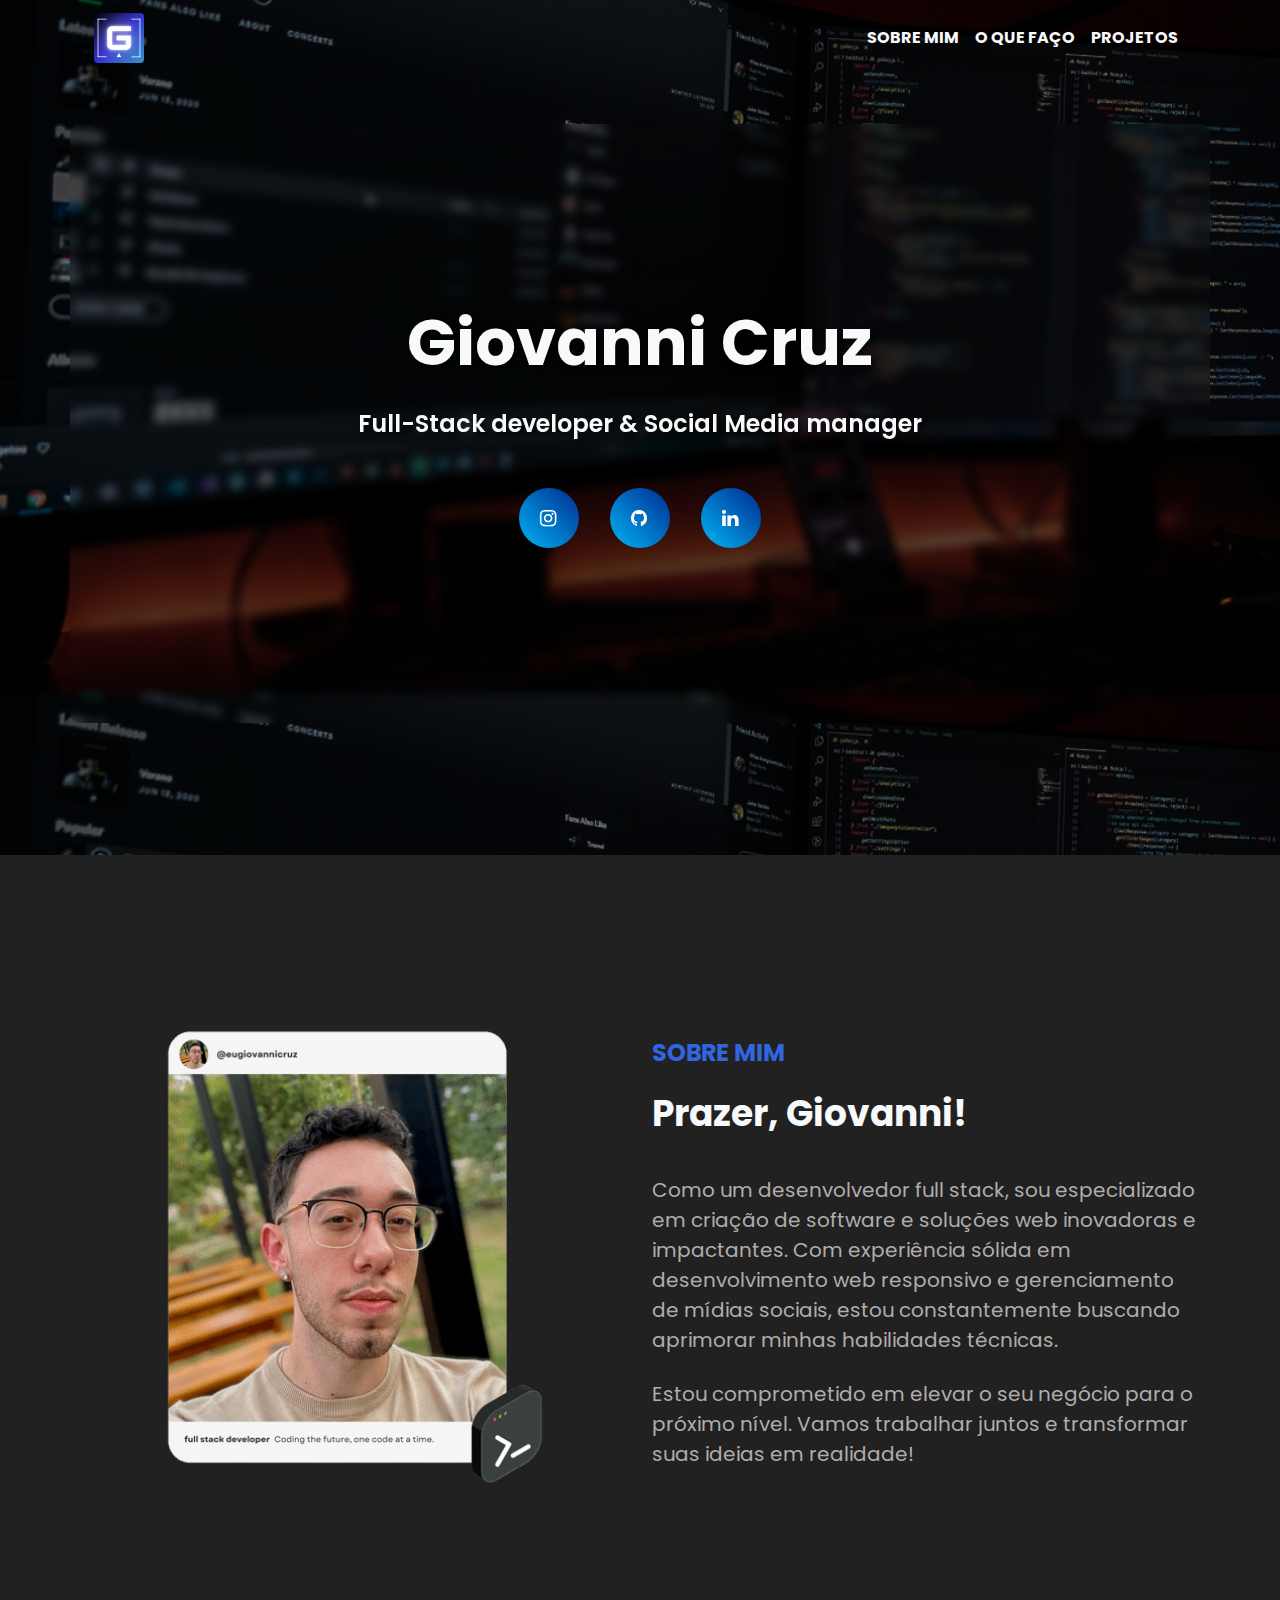
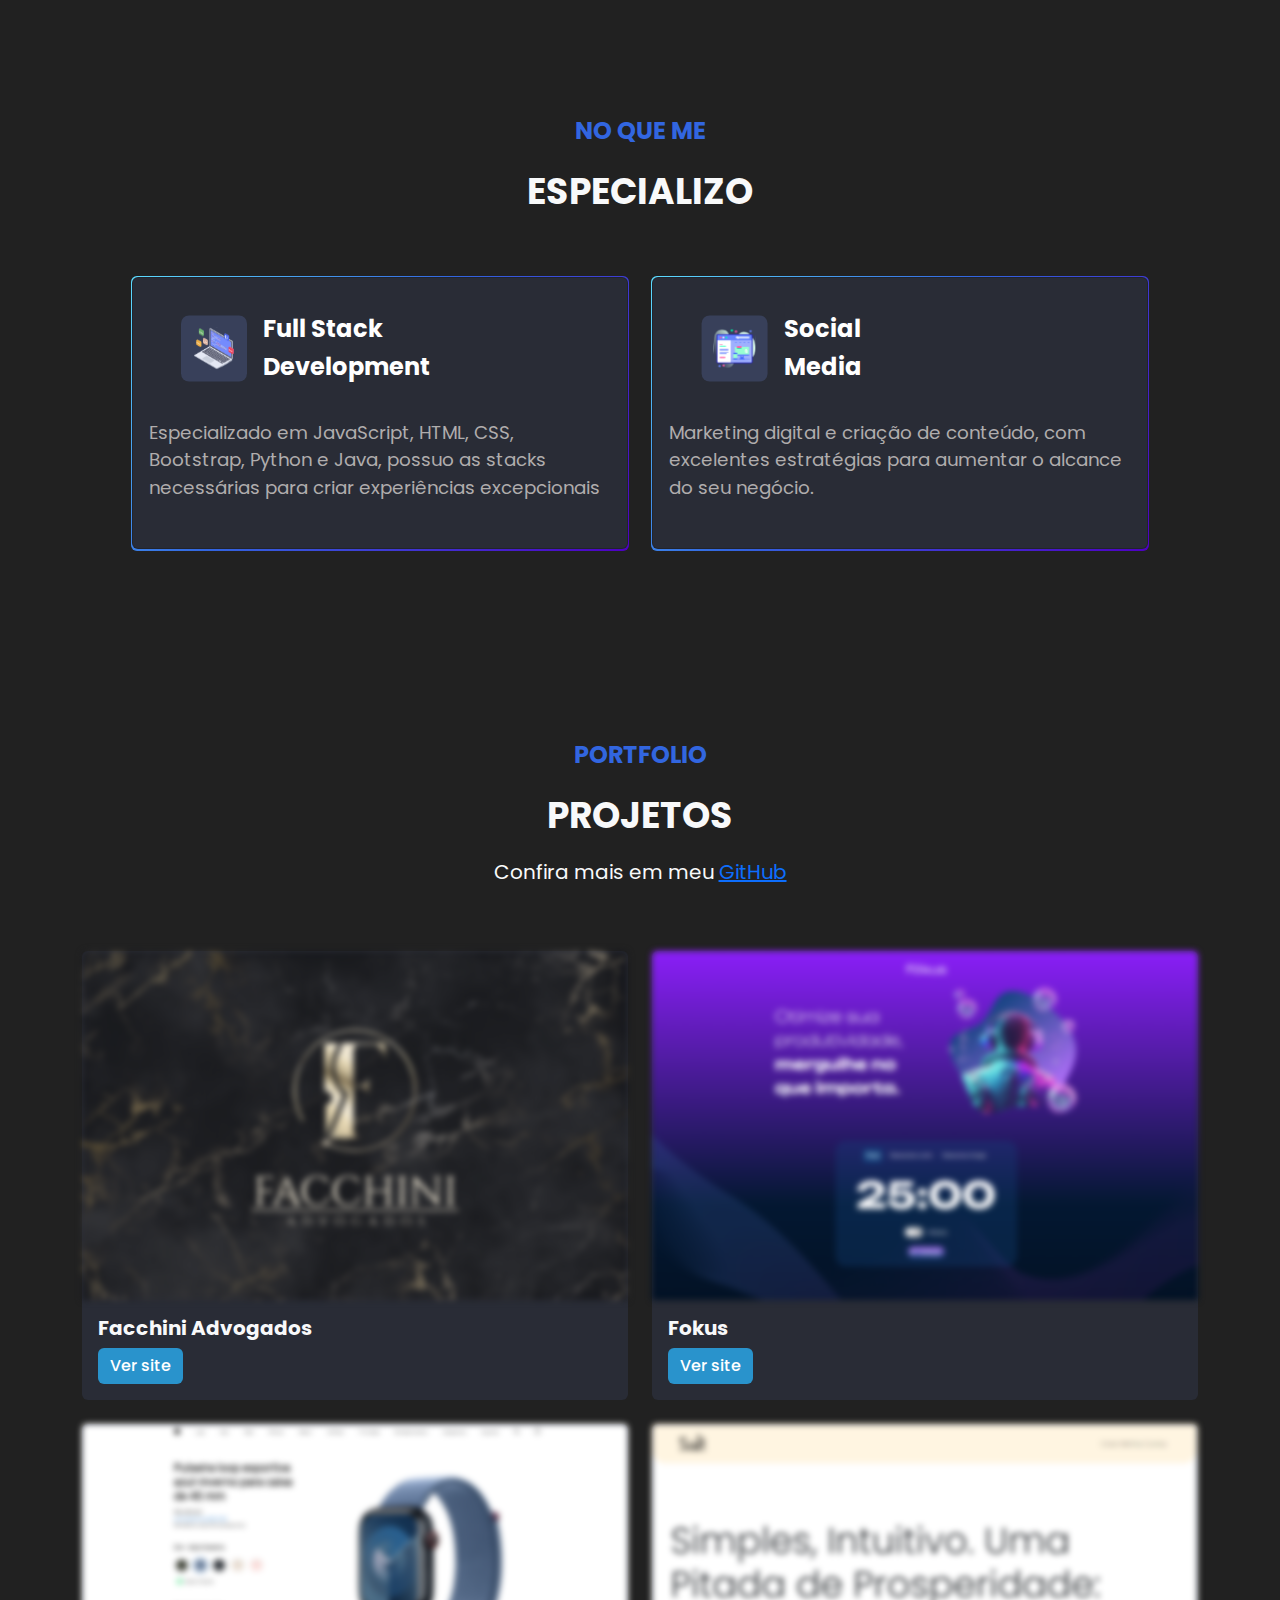
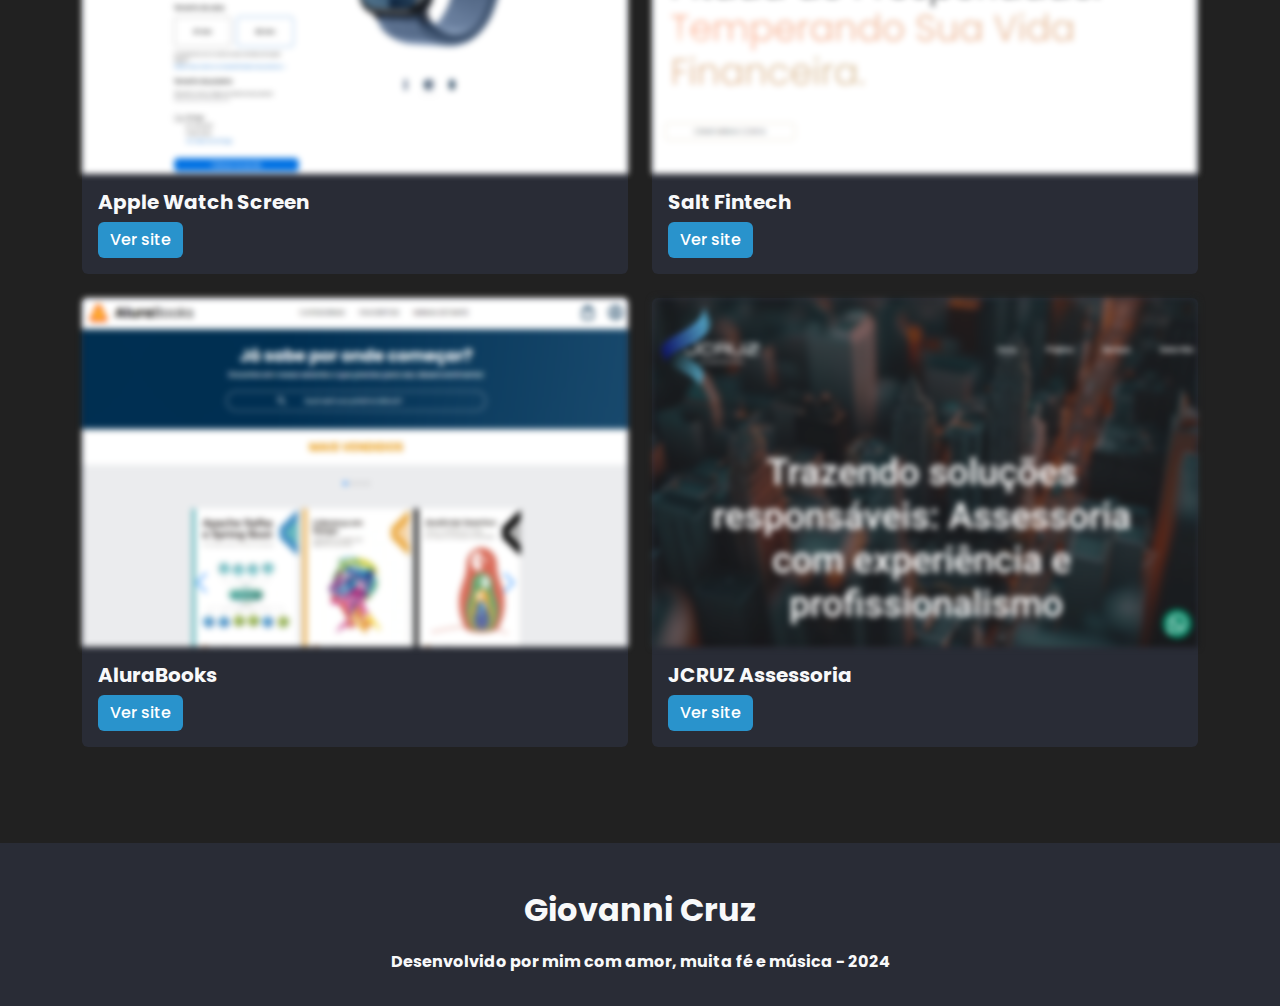
==== commit b0c3751c: "#" ====
--- a/index.html
+++ b/index.html
@@ -12,8 +12,8 @@
 
   <section class="container-fluid header">
     <header class="container">
-      <nav class="navbar navbar-expand-lg">
-        <div class="container-fluid mx-5">
+      <nav class="navbar navbar-expand-lg nav_icons">
+        <div class="container-fluid ">
           <a href="index.html" class="navbar-brand">
             <img src="/images/logo.svg" alt="Logo cruz" class="img-fluid logo"></a>
   
@@ -22,7 +22,7 @@
           </button>
   
           <div class="collapse navbar-collapse" id="navbarScroll">
-            <ul class="navbar-nav ms-auto mb-2 mb-lg-0 navbar-nav-scroll fw-bold" style="--bs-scroll-height: 100px;">
+            <ul class="navbar-nav ms-auto mb-lg-0 navbar-nav-scroll fw-bold" style="--bs-scroll-height: 115px;">
   
               <li class="nav-item">
                 <a class="nav-link item_menu text-light" href="#sobre_mim">SOBRE MIM</a>
@@ -41,16 +41,17 @@
               </li> -->
             </ul>
           </div>
+
         </div>
       </nav>
     </header>
 
-    <div class="container pt-sm-5 mt-sm-5 pt-xxl-0 mt-xxl-0">
+    <div class="container pt-sm-5 mt-sm-5 pt-xxl-0 mt-xxl-0 father">
       <div class="container mt-sm-4 mt-xxl-0">
         <!-- TEXTOS -->
         <section class="container text-light d-flex flex-column justify-content-center align-items-center apresentacao">
-          <h1 class="text-center fw-bold mb-4">Giovanni Cruz</h1>
-          <p class="text-center fw-semibold">Full-Stack developer / Social Media manager</p>
+          <h1 class="text-center fw-bold mb-lg-4">Giovanni Cruz</h1>
+          <p class="text-center fw-semibold">Full-Stack developer & Social Media manager</p>
         </section>  
       
         <!-- SOCIAL MEDIA -->
@@ -73,9 +74,9 @@
       </div>
 
       <!-- TEXTOS -->
-      <div class="col-lg-6 text-lg-start text-sm-center mt-lg-3 mt-sm-5 mb-lg-5">
+      <div class="col-lg-6 text-lg-start mt-lg-3 mt-sm-5 mb-lg-5 about_me_texts">
           <h2 class="fw-bold mb-4">SOBRE MIM</h2>
-          <h1 class="text-light mb-1 fw-bold">Prazer, Giovanni!</h1>
+          <h1 class="text-light fw-bold">Prazer, Giovanni!</h1>
           <p class="my-4 pt-sm-3">Como um desenvolvedor full stack, sou especializado em criação de software e soluções web inovadoras e impactantes. Com experiência sólida em desenvolvimento web responsivo e gerenciamento de mídias sociais, estou constantemente buscando aprimorar minhas habilidades técnicas. </p>
           <p>Estou comprometido em elevar o seu negócio para o próximo nível. Vamos trabalhar juntos e transformar suas ideias em realidade!</p>
       </div>
@@ -97,7 +98,7 @@
               <img src="/images/laptop.svg" class="img-fluid" alt="laptop mini-figure">
               <h5 class="card_title fw-bold ms-3 mt-2">Full Stack<br>Development</h5>
             </div>
-            <div class="card_body mx-4">
+            <div class="card_body mx-lg-3 mx-md-4">
               <p class="card_text">Especializado em JavaScript, HTML, CSS, Bootstrap, Python e Java, possuo as stacks necessárias para criar experiências excepcionais</p>
             </div>
           </div>
@@ -108,7 +109,7 @@
               <img src="/images/screen.svg" class="img-fluid" alt="screen mini-figure">
               <h5 class="card_title fw-bold ms-3 mt-2">Social Media</h5>
             </div>
-            <div class="card_body mx-4">
+            <div class="card_body mx-lg-3 mx-md-4">
               <p class="card_text">Marketing digital e criação de conteúdo, com excelentes estratégias para aumentar o alcance do seu negócio.</p>
             </div>
           </div>
@@ -124,7 +125,7 @@
       <p class="text-light text-center">Confira mais em meu <a href="https://github.com/euCRUZ" target="_blank" class="github">GitHub</a></p>
     </div>
 
-    <div class="row row-cols-1 row-cols-md-3 row-cols-sm-2 g-4">
+    <div class="row row-cols-1 row-cols-sm-2 g-4 projects_grid">
       
       <div class="col">
         <div class="card card_project">
@@ -133,7 +134,7 @@
           </a>
           <div class="card-body text-light">
             <h5 class="card-title fw-bolder">Facchini Advogados</h5>
-            <a href="https://facchiniadvogados.com.br/" class="btn mt-3 fw-medium glass" target="_blank">Ver site</a>            
+            <a href="https://facchiniadvogados.com.br/" class="btn  fw-medium glass" target="_blank">Ver site</a>            
           </div>
         </div>
       </div>
@@ -145,7 +146,7 @@
           </a>
           <div class="card-body text-light">
             <h5 class="card-title fw-bolder">Fokus</h5>
-            <a href="https://fokus-gamma-three.vercel.app/" class="btn mt-3 fw-medium" target="_blank">Ver site</a>            
+            <a href="https://fokus-gamma-three.vercel.app/" class="btn  fw-medium" target="_blank">Ver site</a>            
           </div>
         </div>
       </div>
@@ -157,7 +158,7 @@
           </a>
           <div class="card-body text-light">
             <h5 class="card-title fw-bolder">Apple Watch Screen</h5>
-            <a href="https://apple-watch-screen.vercel.app/" class="btn mt-3 fw-medium" target="_blank">Ver site</a>            
+            <a href="https://apple-watch-screen.vercel.app/" class="btn  fw-medium" target="_blank">Ver site</a>            
           </div>
         </div>
       </div>
@@ -169,7 +170,7 @@
           </a>
           <div class="card-body text-light">
             <h5 class="card-title fw-bolder">Salt Fintech</h5>
-            <a href="https://fintech-zeta-five.vercel.app/" class="btn mt-3 fw-medium" target="_blank">Ver site</a>
+            <a href="https://fintech-zeta-five.vercel.app/" class="btn  fw-medium" target="_blank">Ver site</a>
           </div>
         </div>
       </div>
@@ -181,7 +182,7 @@
           </a>
           <div class="card-body text-light">
             <h5 class="card-title fw-bolder">AluraBooks</h5>
-            <a href="https://alura-books-inky-theta.vercel.app/" class="btn mt-3 fw-medium" target="_blank">Ver site</a>
+            <a href="https://alura-books-inky-theta.vercel.app/" class="btn  fw-medium" target="_blank">Ver site</a>
           </div>
         </div>
       </div>
@@ -193,7 +194,7 @@
           </a>
           <div class="card-body text-light">
             <h5 class="card-title fw-bolder">JCRUZ Assessoria</h5>
-            <a href="https://jcruzassessoria.com.br/" class="btn mt-3 fw-medium" target="_blank">Ver site</a>
+            <a href="https://jcruzassessoria.com.br/" class="btn  fw-medium" target="_blank">Ver site</a>
           </div>
         </div>
       </div>
--- a/css/style.css
+++ b/css/style.css
@@ -36,18 +36,24 @@
 
 .header {
     background: linear-gradient(var(--shadow2), var(--shadow2)), url('/images/bg-image\ 1.jpg');
-    height: 85vh; 
+    background-attachment: fixed;
+    height: 95vh; 
 }
 
 .header button {
-    background: linear-gradient(45deg, var(--iconColor), var(--accent));
+    background-color: var(--gradient);
     color: white;
     border: none;
 }
 
+.father {
+    height: 70%;
+    backdrop-filter: blur(5px);
+    border-radius: 10px;
+}
+
 .apresentacao {
     padding: 10% 0 1% 0;
-    margin-top: -2%;
 }
 
 .apresentacao h1{
@@ -86,7 +92,9 @@
 
 .stacks .card {
     background-color: var(--card_color);
-    max-width: 31.25rem;
+    max-width: 31rem;
+    height: 17rem;
+    
     font-size: 1.5em;
     transition: 0.5s;
 }
@@ -166,7 +174,7 @@
     }
 
     &:hover {
-        box-shadow: 0 0 1rem 0.2rem rgb(4, 5, 5);
+        box-shadow: 0 0 1rem 0.2rem rgb(71, 73, 73);
         background-color: rgb(26, 26, 26);
         & img {
             filter: none;
@@ -184,3 +192,89 @@
 footer {
     background-color: var(--card_color);
 }
+
+@media (max-width: 576px) {
+    .header {
+        height: 93vh;
+    }
+
+    .father {
+        margin-top: 2rem;
+    }   
+    
+    .father h1, .father p{
+        margin-bottom: 5rem;
+    }   
+
+    .social-container {
+        margin-top: 2rem;
+    }
+
+    .social-icons {
+        display: flex;
+        justify-content: space-evenly;
+    }
+
+    .about_me h1, .about_me h2 {
+        text-align: center;
+    }
+
+    .about_me h1 {
+        margin-bottom: 3rem;
+    }
+
+    .about_me p {
+        margin-left: 10px;
+        margin-right: 10px;
+        text-align:justify;
+    }
+
+    .stacks .card {
+        margin-bottom: 2.5rem;
+    }
+
+    .stacks .card_body {
+        margin: 0 1rem 0 1rem;
+    }
+
+    .projects_grid {
+        margin: 0 0.5rem 0 0.5rem;
+    }
+
+    .col {
+        width: 50%;
+    }
+
+    .card_project {
+        margin-top: 0.5rem;
+    }
+    
+    .card_project h5 {
+        font-size: 1.05rem;
+        height: 3.125rem;
+    }
+
+    .card_project a{
+        font-size: 0.9rem;
+    }
+    
+}
+
+@media (max-width: 991px) {
+    .navbar-collapse {
+        backdrop-filter: blur(5px);
+        border-radius: 0 0 6px 6px;
+        margin-top: 1rem;
+        padding: 0 0.2rem 0 1rem;
+    }
+
+    .navbar-collapse a {
+        filter: none;
+    }
+
+    .card_project img {
+        filter: none;
+    }    
+}
+
+    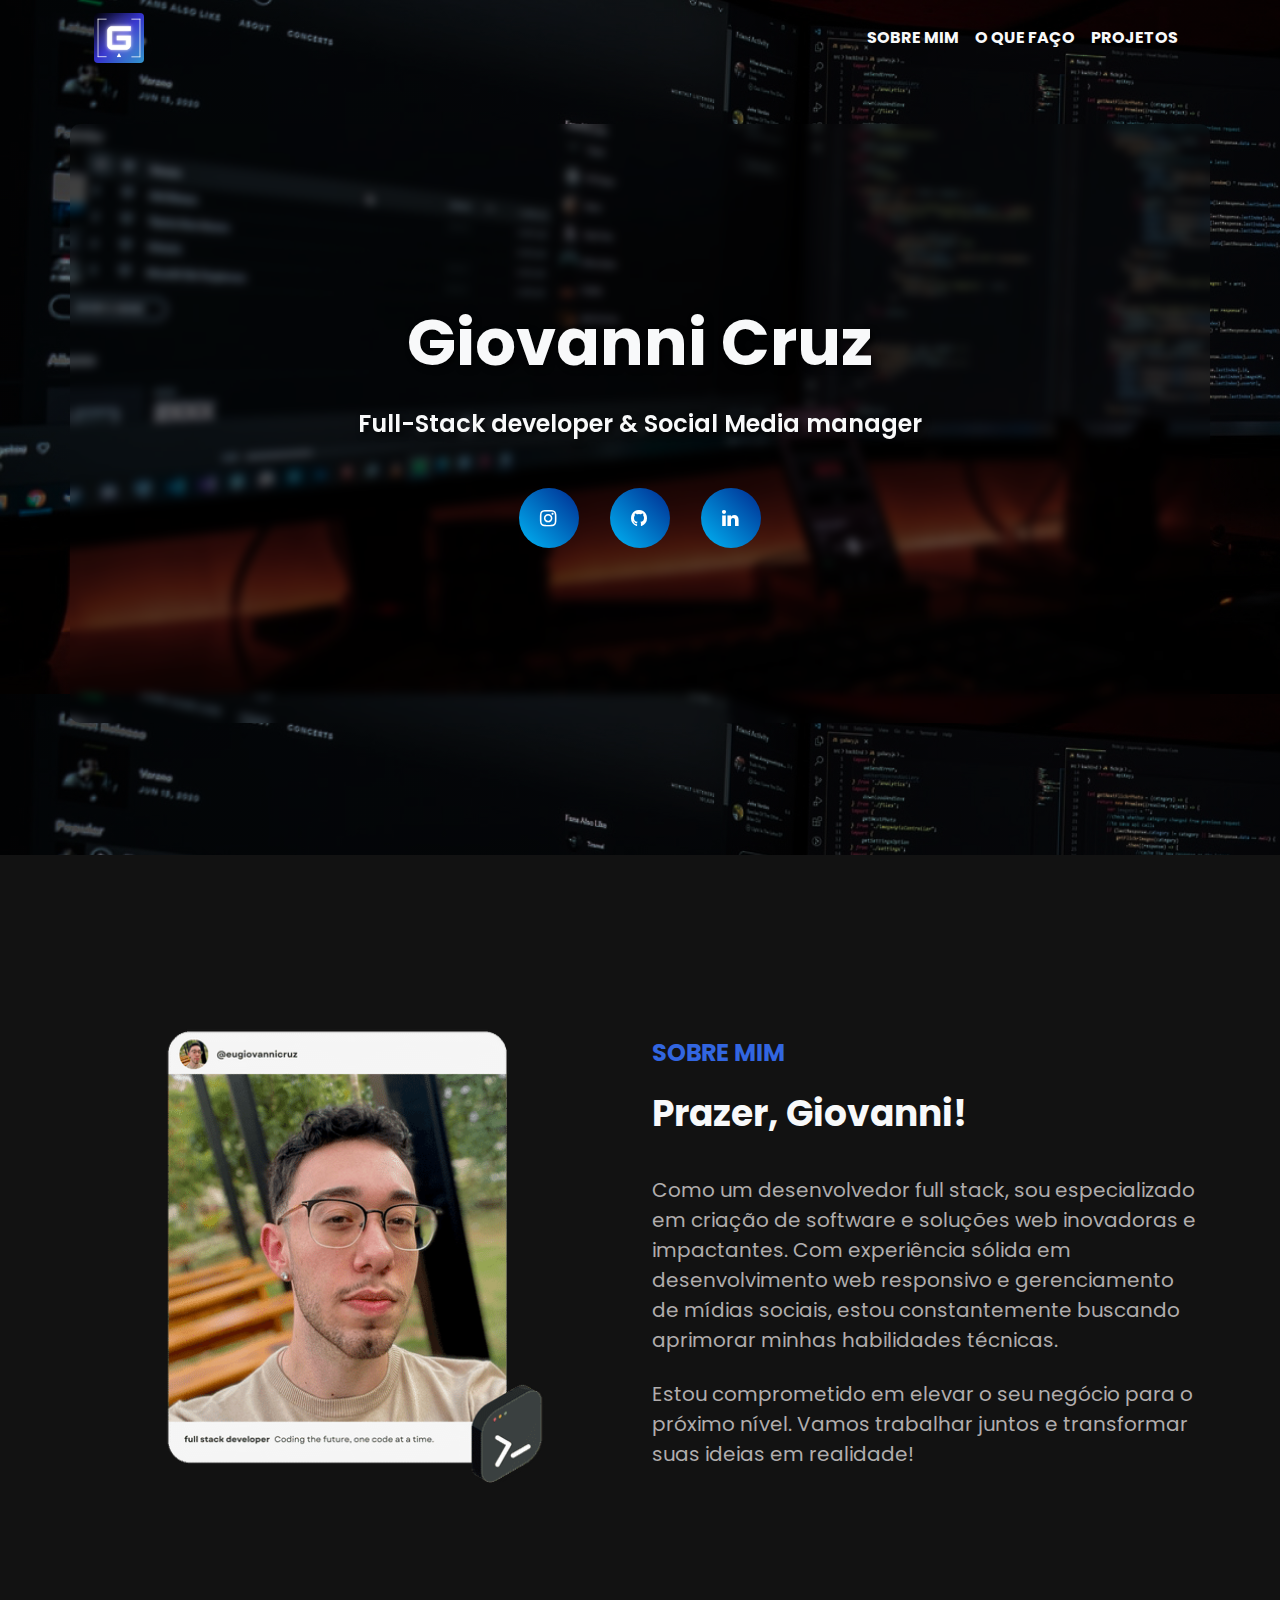
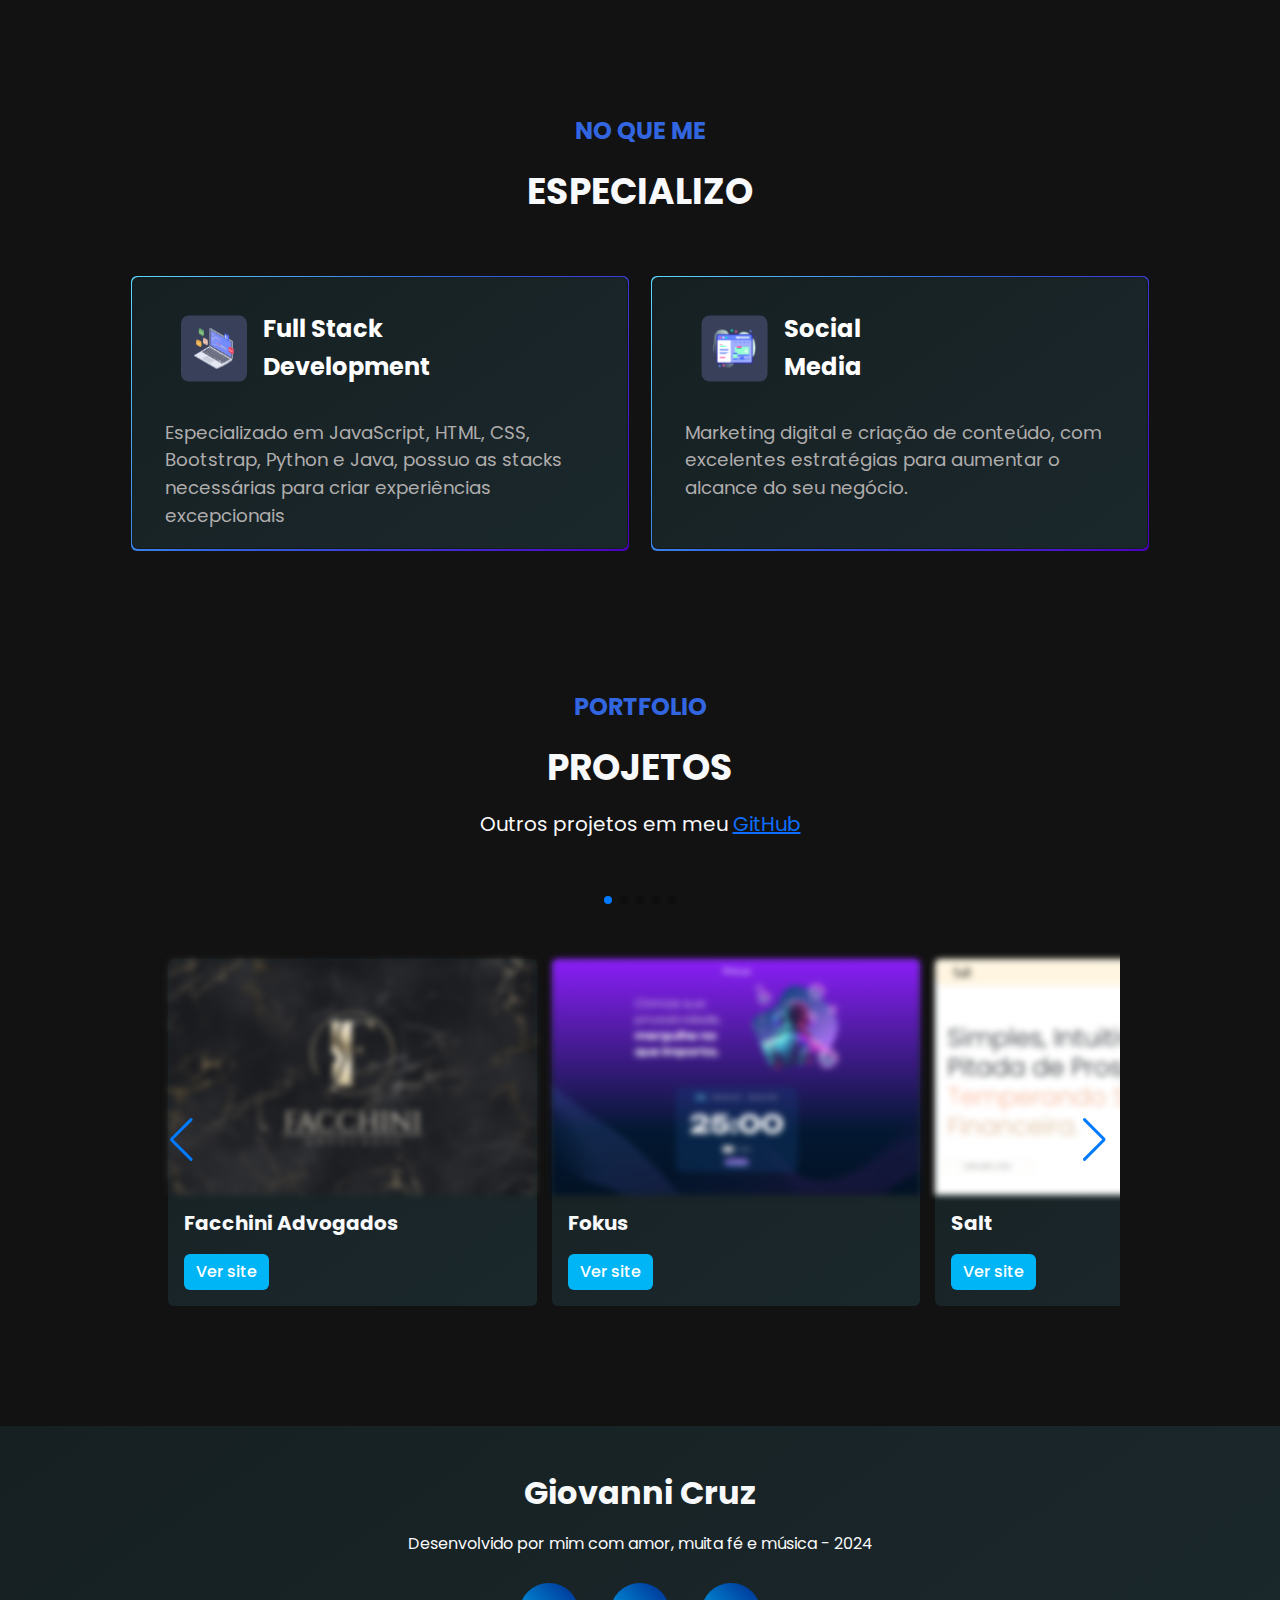
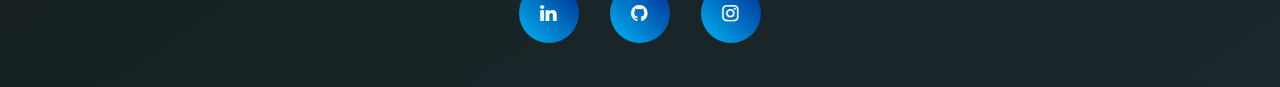
==== commit 07129d5a: "#" ====
--- a/index.html
+++ b/index.html
@@ -1,12 +1,15 @@
 <!DOCTYPE html>
-<html lang="pt-BR">
+<html lang="pt-Br">
 <head>
     <meta charset="UTF-8">
     <meta name="viewport" content="width=device-width, initial-scale=1.0">
+    <title>Giovanni Cruz</title>
+
+    <link rel="stylesheet" href="https://cdn.jsdelivr.net/npm/swiper@11/swiper-bundle.min.css"/> 
     <link href="https://cdn.jsdelivr.net/npm/bootstrap@5.3.3/dist/css/bootstrap.min.css" rel="stylesheet" integrity="sha384-QWTKZyjpPEjISv5WaRU9OFeRpok6YctnYmDr5pNlyT2bRjXh0JMhjY6hW+ALEwIH" crossorigin="anonymous">
+
     <link rel="stylesheet" href="/css/style.css">
     <link rel="icon" href="/images/logo.svg">
-    <title>Giovanni Cruz</title>
 </head>
 <body>
 
@@ -93,23 +96,23 @@
 
       <div class="row">
         <div class="col-md-6">
-          <div class="card card_stack">
+          <div class="card card_stack" id="card_stack_1">
             <div class="col-md-4 cards_stacks d-flex ms-5 my-4">
               <img src="/images/laptop.svg" class="img-fluid" alt="laptop mini-figure">
               <h5 class="card_title fw-bold ms-3 mt-2">Full Stack<br>Development</h5>
             </div>
-            <div class="card_body mx-lg-3 mx-md-4">
+            <div class="card_body mx-lg-3 mx-md-3">
               <p class="card_text">Especializado em JavaScript, HTML, CSS, Bootstrap, Python e Java, possuo as stacks necessárias para criar experiências excepcionais</p>
             </div>
           </div>
         </div>
         <div class="col-md-6 pt-sm-5 pt-md-0">
-          <div class="card card_stack">
+          <div class="card card_stack" id="card_stack_2">
             <div class="col-md-4 cards_stacks d-flex ms-5 my-4">
               <img src="/images/screen.svg" class="img-fluid" alt="screen mini-figure">
               <h5 class="card_title fw-bold ms-3 mt-2">Social Media</h5>
             </div>
-            <div class="card_body mx-lg-3 mx-md-4">
+            <div class="card_body mx-lg-3 mx-md-3">
               <p class="card_text">Marketing digital e criação de conteúdo, com excelentes estratégias para aumentar o alcance do seu negócio.</p>
             </div>
           </div>
@@ -118,7 +121,7 @@
     </div>
   </section>
 
-  <section class="container projects py-lg-5 pt-sm-3 pb-sm-5" id="projetos">
+  <!-- <section class="container projects py-lg-5 pt-sm-3 pb-sm-5" id="projetos">
     <div class="projects_initial_title py-5 ">
       <h2 class="mb-4 text-center fw-bold">PORTFOLIO</h2>
       <h1 class="text-light mb-1 text-center fw-bolder pb-3">PROJETOS</h1>
@@ -200,16 +203,135 @@
       </div>
 
     </div>
-  
+  </section> -->
+
+  <section class="carrosel projects" id="projetos">
+      <div class="projects_initial_title pt-5 ">
+        <h2 class="mb-4 text-center fw-bold">PORTFOLIO</h2>
+        <h1 class="text-light mb-1 text-center fw-bolder pb-3">PROJETOS</h1>
+        <p class="text-light text-center">Outros projetos em meu <a href="https://github.com/euCRUZ" target="_blank" class="github">GitHub</a></p>
+      </div>
+
+      <div class="carrossel_container pb-5">
+
+        <div class="swiper pb-4 px-2">
+            <!-- If we need pagination -->
+            <div class="swiper-pagination"></div>
+            <div class="swiper-wrapper">
+
+                <!-- Slides -->
+
+                <!-- FACCHINI ADVOGADOS -->
+                <div class="card card_project swiper-slide">
+                  <a href="https://facchiniadvogados.com.br/" target="_blank">
+                    <img src="/images/facchini.png" class="card-img-top" alt="Facchini Advogados website">
+                  </a>
+                  <div class="card-body text-light">
+                    <h5 class="card-title fw-bolder">Facchini Advogados</h5>
+                    <a href="https://facchiniadvogados.com.br/" class="btn  fw-medium glass" target="_blank">Ver site</a>            
+                  </div>
+                </div>
+
+                <!-- FOKUS -->
+                <div class="card card_project swiper-slide">
+                  <a href="https://fokus-gamma-three.vercel.app/" target="_blank">
+                    <img src="/images/fokus.png" class="card-img-top" alt="">
+                  </a>
+                  <div class="card-body text-light">
+                    <h5 class="card-title fw-bolder">Fokus</h5>
+                    <a href="https://fokus-gamma-three.vercel.app/" class="btn  fw-medium glass" target="_blank">Ver site</a>            
+                  </div>
+                </div>
+
+                <!-- SALT -->
+                <div class="card card_project swiper-slide">
+                  <a href="https://fintech-zeta-five.vercel.app/" target="_blank">
+                    <img src="/images/salt.png" class="card-img-top" alt=""">
+                  </a>
+                  <div class="card-body text-light">
+                    <h5 class="card-title fw-bolder">Salt</h5>
+                    <a href="https://fintech-zeta-five.vercel.app/" class="btn  fw-medium glass" target="_blank">Ver site</a>            
+                  </div>
+                </div>
+
+                <!-- APPLE -->
+                <div class="card card_project swiper-slide">
+                  <a href="https://apple-watch-screen.vercel.app/" target="_blank">
+                    <img src="/images/applescreen.png" class="card-img-top" alt="apple-watch-screen">
+                  </a>
+                  <div class="card-body text-light">
+                    <h5 class="card-title fw-bolder">Apple Watch Screen</h5>
+                    <a href="https://apple-watch-screen.vercel.app/" class="btn  fw-medium glass" target="_blank">Ver site</a>            
+                  </div>
+                </div>
+
+                <!-- ALURABOOKS -->
+                <div class="card card_project swiper-slide">
+                  <a href="https://alura-books-inky-theta.vercel.app/" target="_blank">
+                    <img src="/images/alurabooks.png" class="card-img-top" alt="">
+                  </a>
+                  <div class="card-body text-light">
+                    <h5 class="card-title fw-bolder">Alura Books</h5>
+                    <a href="https://alura-books-inky-theta.vercel.app/" class="btn  fw-medium glass" target="_blank">Ver site</a>            
+                  </div>
+                </div>
+
+                <!-- JCRUZ ASSESSORIA -->
+                <div class="card card_project swiper-slide">
+                  <a href="https://jcruzassessoria.com.br/" target="_blank">
+                    <img src="/images/jcruzassessoria.png" class="card-img-top" alt="">
+                  </a>
+                  <div class="card-body text-light">
+                    <h5 class="card-title fw-bolder">JCRUZ Assessoria</h5>
+                    <a href="https://jcruzassessoria.com.br/" class="btn  fw-medium glass" target="_blank">Ver site</a>            
+                  </div>
+                </div>
+
+                <!-- <div class="swiper-slide"><img src="./images/facchini.png"></div>
+                <div class="swiper-slide"><img src="./images/facchini.png" alt=""></div>
+                <div class="swiper-slide"><img src="./images/facchini.png" alt=""></div>
+                <div class="swiper-slide"><img src="./images/facchini.png" alt=""></div>
+                <div class="swiper-slide"><img src="./images/facchini.png" alt=""></div>
+                <div class="swiper-slide"><img src="./images/facchini.png" alt=""></div> -->
+            
+            </div>
+
+            <!-- If we need navigation buttons -->
+            <div class="swiper-button-prev"></div>
+            <div class="swiper-button-next"></div>
+        </div>
+
+      </div>
   </section>
 
   <footer class="container-fluid text-light text-center py-3 mt-5">
       <h2 class="pt-3 my-3 fw-bold">Giovanni Cruz</h2>
-      <p class="pt-1 fw-bold">Desenvolvido por mim com amor, muita fé e música - 2024</p>
+      <p class="pt-1">Desenvolvido por mim com amor, muita fé e música - 2024</p>
+
+      <div class="mt-4 container social-container text-center">
+        <ul class="social-icons">
+          <li><a href="https://www.linkedin.com/in/eugiovannicruz/" target="_blank"><i class="fa fa-linkedin"></i></a></li>
+          <li><a href="https://github.com/euCRUZ" target="_blank"><i class="fa fa-github"></i></a></li>
+          <li><a href="https://www.instagram.com/eugiovannicruz/" target="_blank"><i class="fa fa-instagram"></i></a></li>
+        </ul>
+      </div> 
+
   </footer>
 
   <script src="https://cdn.jsdelivr.net/npm/bootstrap@5.3.0-alpha3/dist/js/bootstrap.bundle.min.js" integrity="sha384-ENjdO4Dr2bkBIFxQpeoTz1HIcje39Wm4jDKdf19U8gI4ddQ3GYNS7NTKfAdVQSZe"
   crossorigin="anonymous">
   </script>
+
+  <script src="https://unpkg.com/swiper/swiper-bundle.min.js"></script>
+  <script>
+      const swiper = new Swiper('.swiper', {
+          slidesPerView: 2.5, 
+          spaceBetween: 15,
+          pagination: {
+              el: '.swiper-pagination',
+              type: 'bullets',
+          }
+      });
+  </script>
 </body>
 </html>--- a/css/style.css
+++ b/css/style.css
@@ -1,5 +1,6 @@
 @import url('https://fonts.googleapis.com/css2?family=Montserrat:wght@600&family=Poppins:wght@300&display=swap');
 @import url('/css/style_icons.css');
+@import url('/css/carrossel.css');
 
 @property --rotate {
     syntax: "<angle>";
@@ -8,8 +9,10 @@
   }
 
 :root {
+    --bg-body-color: #121212;
     --text_color: #B0ADAD;
-    --card_color: #292C36;
+    /* --card_color: #292C36; */
+    --card_color: linear-gradient(145deg, #162023, #1b282b);
     --shadow: rgba(0, 0, 0, 0.7);
     --shadow2: rgba(0, 0, 0, 0.45);
     --shadow_text: 3px 3px 6px var(--shadow);
@@ -26,7 +29,7 @@
 }
 
 body {
-    background-color: #212121;
+    background-color: var(--bg-body-color);
 }
 
 .logo {
@@ -69,11 +72,6 @@
 .about_me img {
     width: auto;
     height: auto;
-    transition: 0.5s;
-    &:hover {
-        transform: scale(1.3);
-        rotate: 1deg;
-    }
 }
 
 .about_me h2, .stacks h2, .projects_initial_title h2{
@@ -91,12 +89,14 @@
 }
 
 .stacks .card {
-    background-color: var(--card_color);
     max-width: 31rem;
     height: 17rem;
-    
     font-size: 1.5em;
     transition: 0.5s;
+}
+
+.card_text{
+    padding-left: 1rem;
 }
 
 .card_stack::before {
@@ -159,38 +159,19 @@
     font-size: 1.15rem;
 }
 
-.projects p {
-    font-size: 1.25rem;
-    color: var(--text_color);
-}
-
-.card_project {
-    border: none;
-    border-color: var(--card_color);
-    background-color: var(--card_color);
-    transition: 0.5s;
-    & img {
-        filter: blur(3px);
-    }
-
-    &:hover {
-        box-shadow: 0 0 1rem 0.2rem rgb(71, 73, 73);
-        background-color: rgb(26, 26, 26);
-        & img {
-            filter: none;
-        }
-    }
-}
-
-.btn {
-    background-color: rgb(41, 147, 204);
-    color: white;
-    border: none;
-    transition: 0.5s;
-} 
-
-footer {
-    background-color: var(--card_color);
+.card_project, .stacks .card, footer {
+    background: var(--card_color);
+}
+
+
+@media (max-width: 416px) {
+    #card_stack_1 {
+        height: 20rem;
+    }
+
+    .card_text {
+        padding-left: 0.05rem;
+    }
 }
 
 @media (max-width: 576px) {
@@ -237,8 +218,12 @@
         margin: 0 1rem 0 1rem;
     }
 
-    .projects_grid {
-        margin: 0 0.5rem 0 0.5rem;
+    .row .col-md-6 {
+        margin-bottom: 1.2rem;
+    }
+
+    .card_text {
+        margin-left: 1rem;
     }
 
     .col {
@@ -252,6 +237,7 @@
     .card_project h5 {
         font-size: 1.05rem;
         height: 3.125rem;
+        margin-bottom: 0.5rem;
     }
 
     .card_project a{
@@ -261,7 +247,7 @@
 }
 
 @media (max-width: 991px) {
-    .navbar-collapse {
+    /* .navbar-collapse {
         backdrop-filter: blur(5px);
         border-radius: 0 0 6px 6px;
         margin-top: 1rem;
@@ -270,6 +256,10 @@
 
     .navbar-collapse a {
         filter: none;
+    } */
+
+    .navbar-toggler, .navbar-collapse {
+        display: none;
     }
 
     .card_project img {
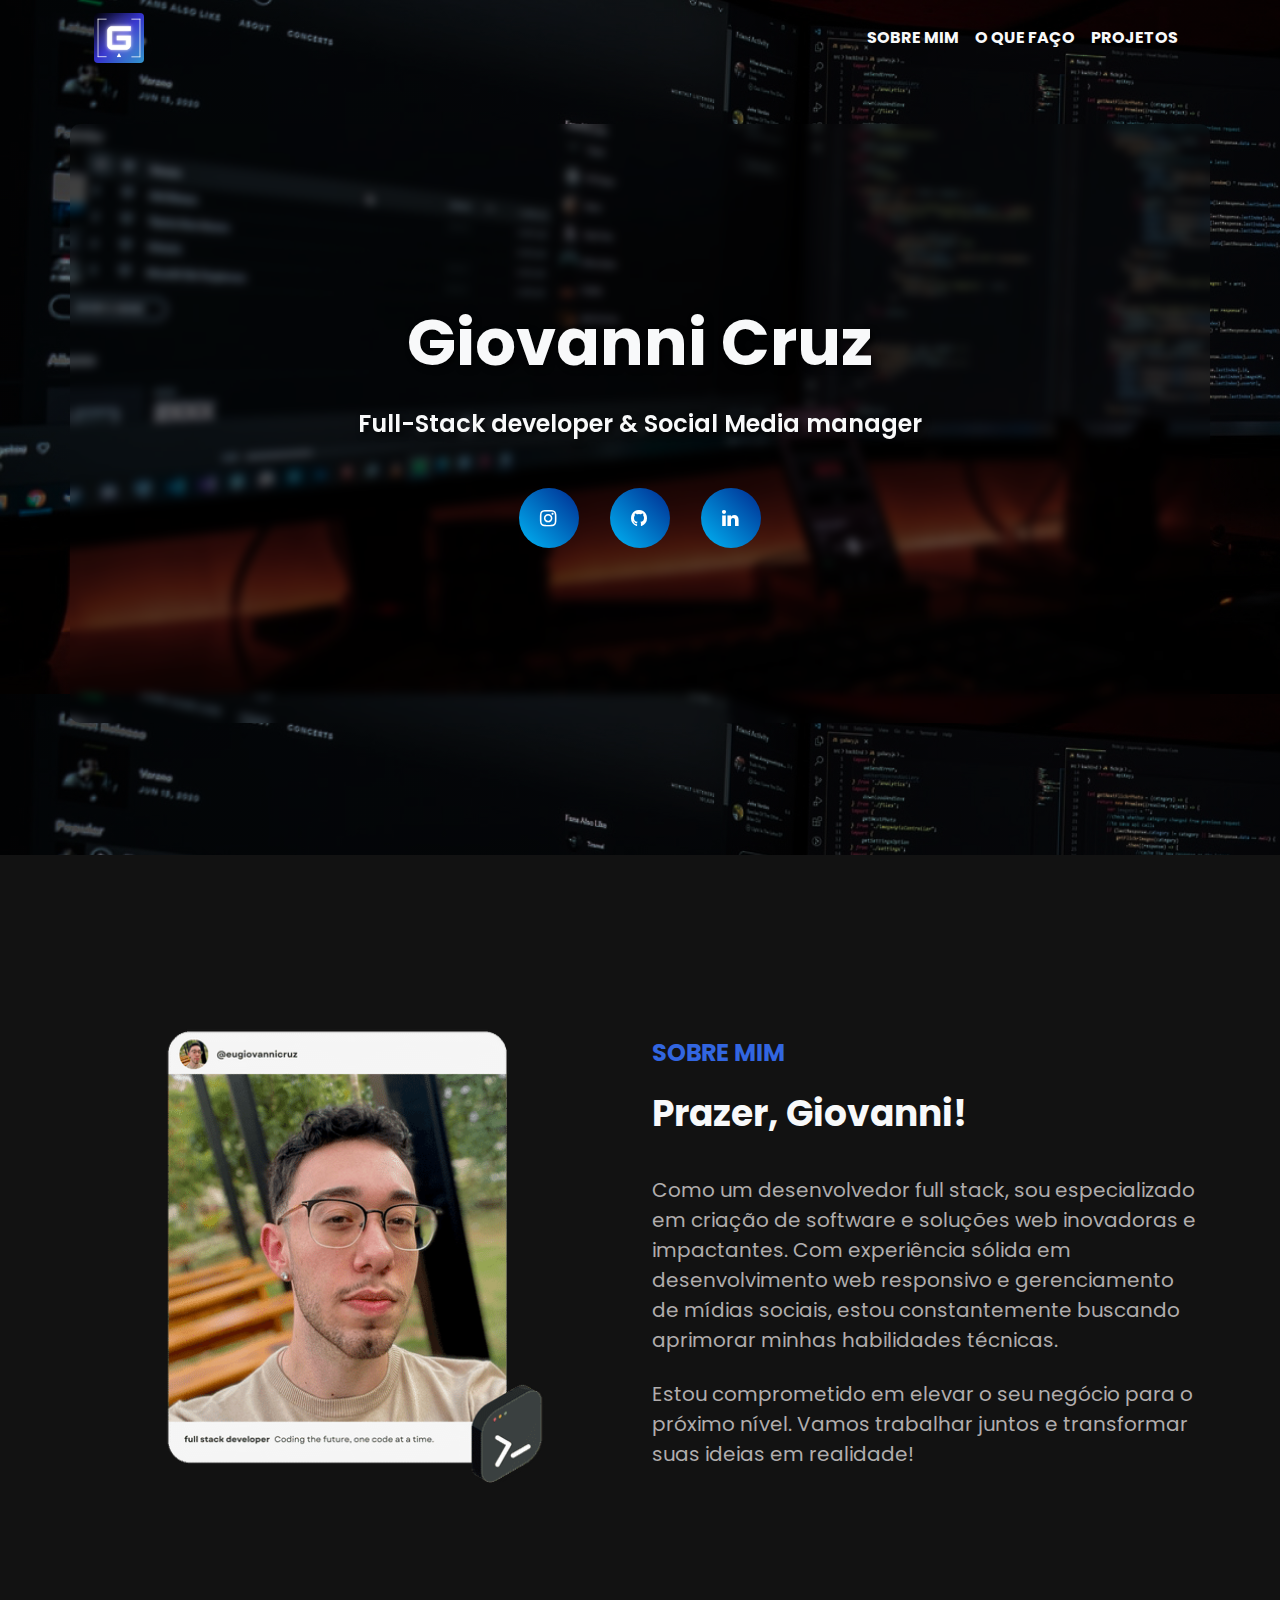
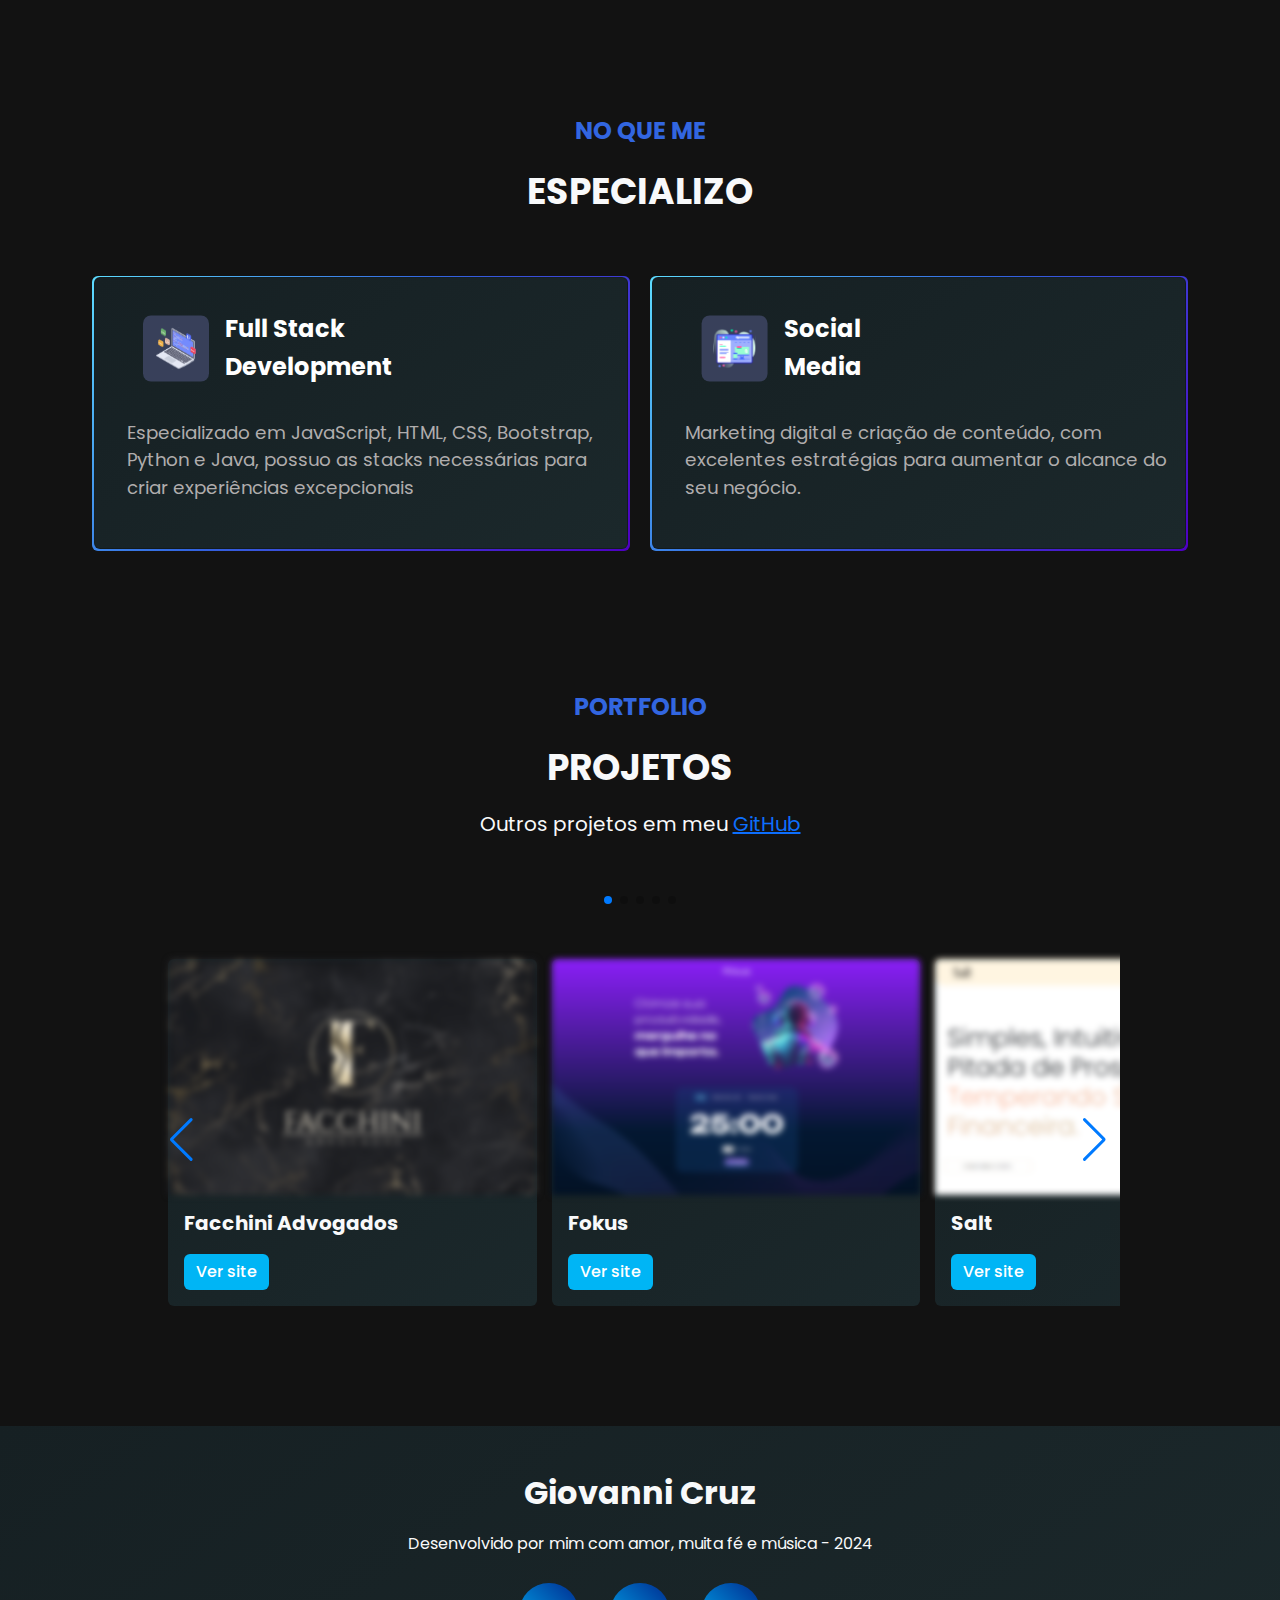
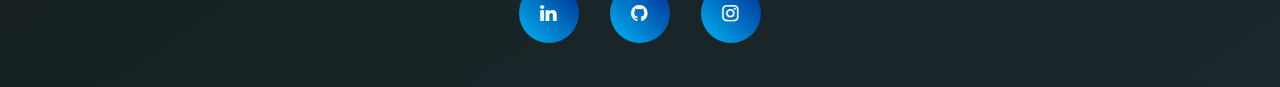
==== commit fefd0b13: "#" ====
--- a/index.html
+++ b/index.html
@@ -96,7 +96,7 @@
 
       <div class="row">
         <div class="col-md-6">
-          <div class="card card_stack" id="card_stack_1">
+          <div class="card card_stack card_stack_1" id="">
             <div class="col-md-4 cards_stacks d-flex ms-5 my-4">
               <img src="/images/laptop.svg" class="img-fluid" alt="laptop mini-figure">
               <h5 class="card_title fw-bold ms-3 mt-2">Full Stack<br>Development</h5>
@@ -106,8 +106,9 @@
             </div>
           </div>
         </div>
+        
         <div class="col-md-6 pt-sm-5 pt-md-0">
-          <div class="card card_stack" id="card_stack_2">
+          <div class="card card_stack card_stack_2">
             <div class="col-md-4 cards_stacks d-flex ms-5 my-4">
               <img src="/images/screen.svg" class="img-fluid" alt="screen mini-figure">
               <h5 class="card_title fw-bold ms-3 mt-2">Social Media</h5>
@@ -215,8 +216,9 @@
       <div class="carrossel_container pb-5">
 
         <div class="swiper pb-4 px-2">
-            <!-- If we need pagination -->
+            
             <div class="swiper-pagination"></div>
+
             <div class="swiper-wrapper">
 
                 <!-- Slides -->
--- a/css/style.css
+++ b/css/style.css
@@ -89,11 +89,15 @@
 }
 
 .stacks .card {
-    max-width: 31rem;
-    height: 17rem;
+    max-width: 45rem;
     font-size: 1.5em;
     transition: 0.5s;
-}
+} .card_stack_1 {
+        height: 17rem;
+    }
+    .card_stack_2 {
+        height: 17rem;
+    }
 
 .card_text{
     padding-left: 1rem;
@@ -164,15 +168,15 @@
 }
 
 
-@media (max-width: 416px) {
-    #card_stack_1 {
-        height: 20rem;
-    }
+/* @media (max-width: 416px) {
+    .card_stack_1 {
+        height: 30rem;
+    } 
 
     .card_text {
         padding-left: 0.05rem;
     }
-}
+} */
 
 @media (max-width: 576px) {
     .header {
@@ -222,20 +226,20 @@
         margin-bottom: 1.2rem;
     }
 
-    .card_text {
+    /* .card_text {
         margin-left: 1rem;
-    }
-
-    .col {
+    } */
+
+    /* .col {
         width: 50%;
-    }
+    } */
 
     .card_project {
         margin-top: 0.5rem;
     }
     
     .card_project h5 {
-        font-size: 1.05rem;
+        font-size: 1rem;
         height: 3.125rem;
         margin-bottom: 0.5rem;
     }
@@ -244,6 +248,12 @@
         font-size: 0.9rem;
     }
     
+}
+
+@media (min-width: 768px) and (max-width: 991px){
+    .card_stack_1, .card_stack_2 {
+        height: 20rem;
+    }
 }
 
 @media (max-width: 991px) {
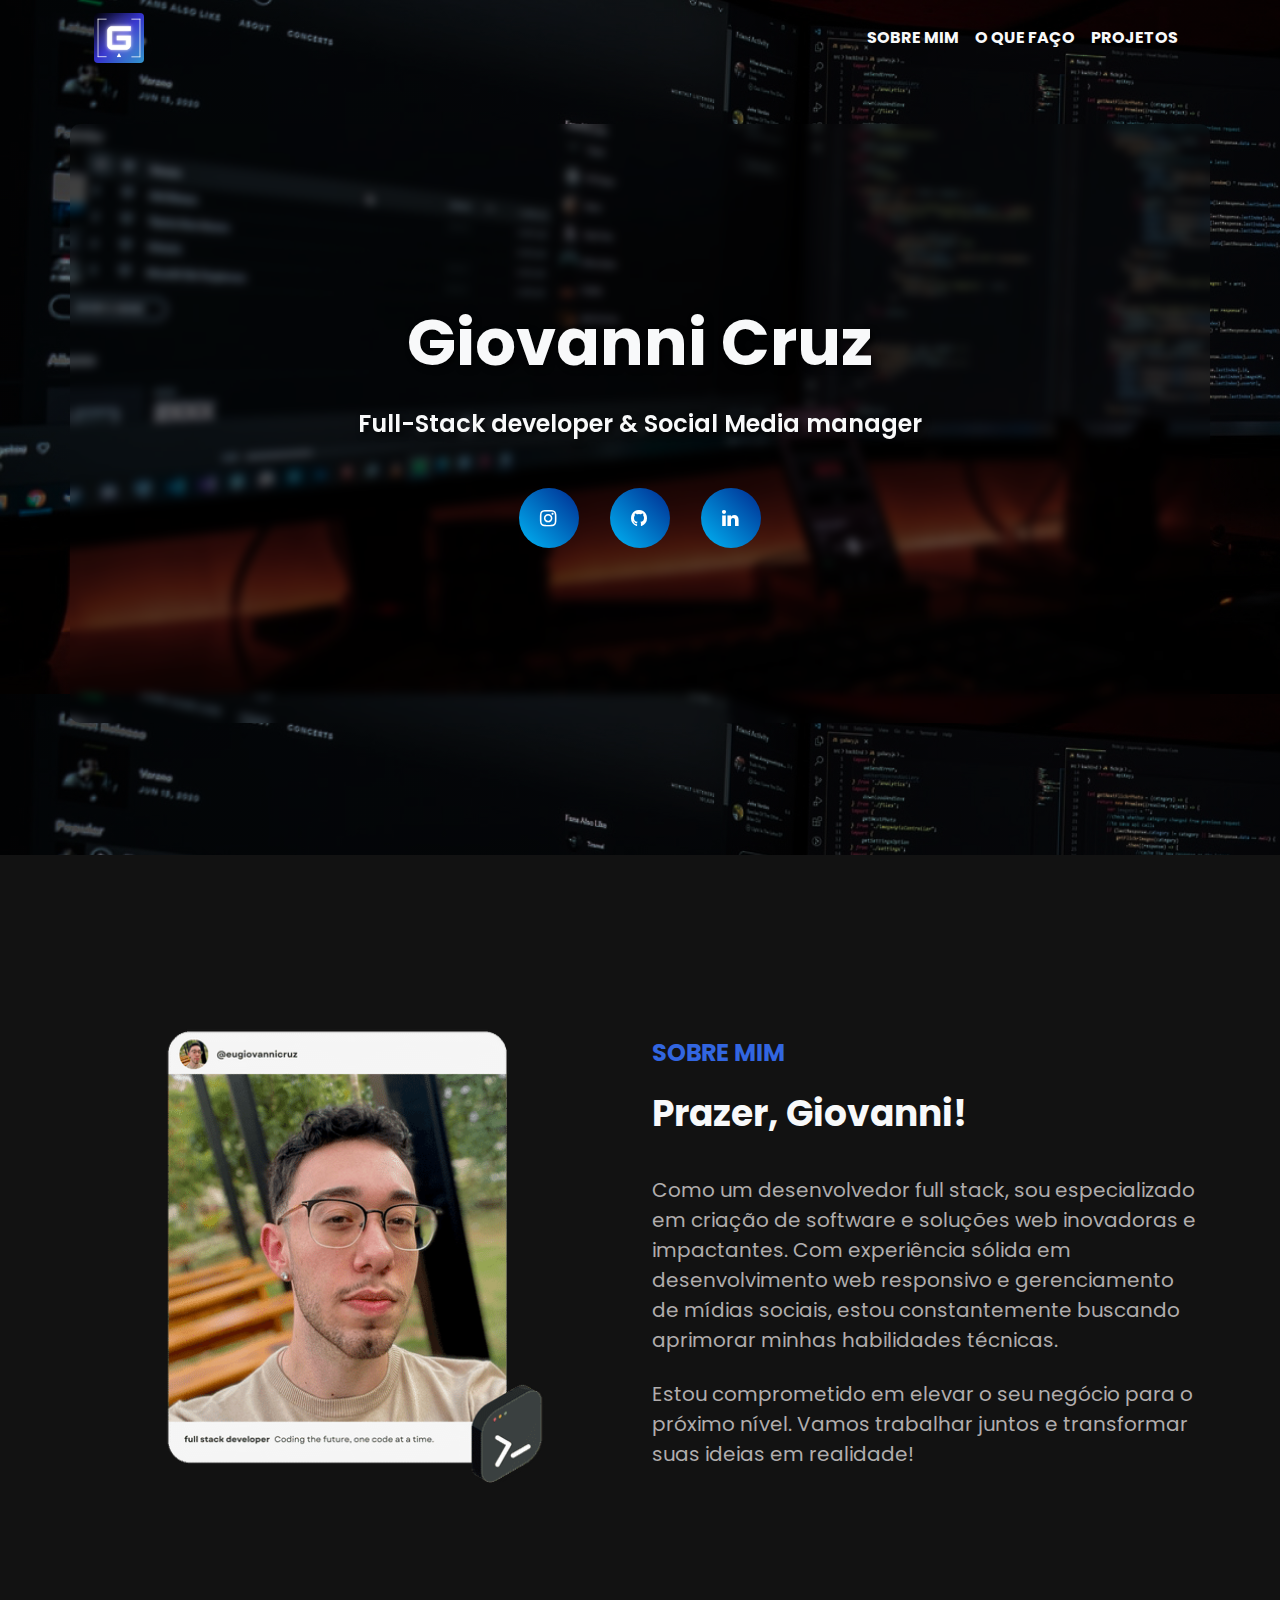
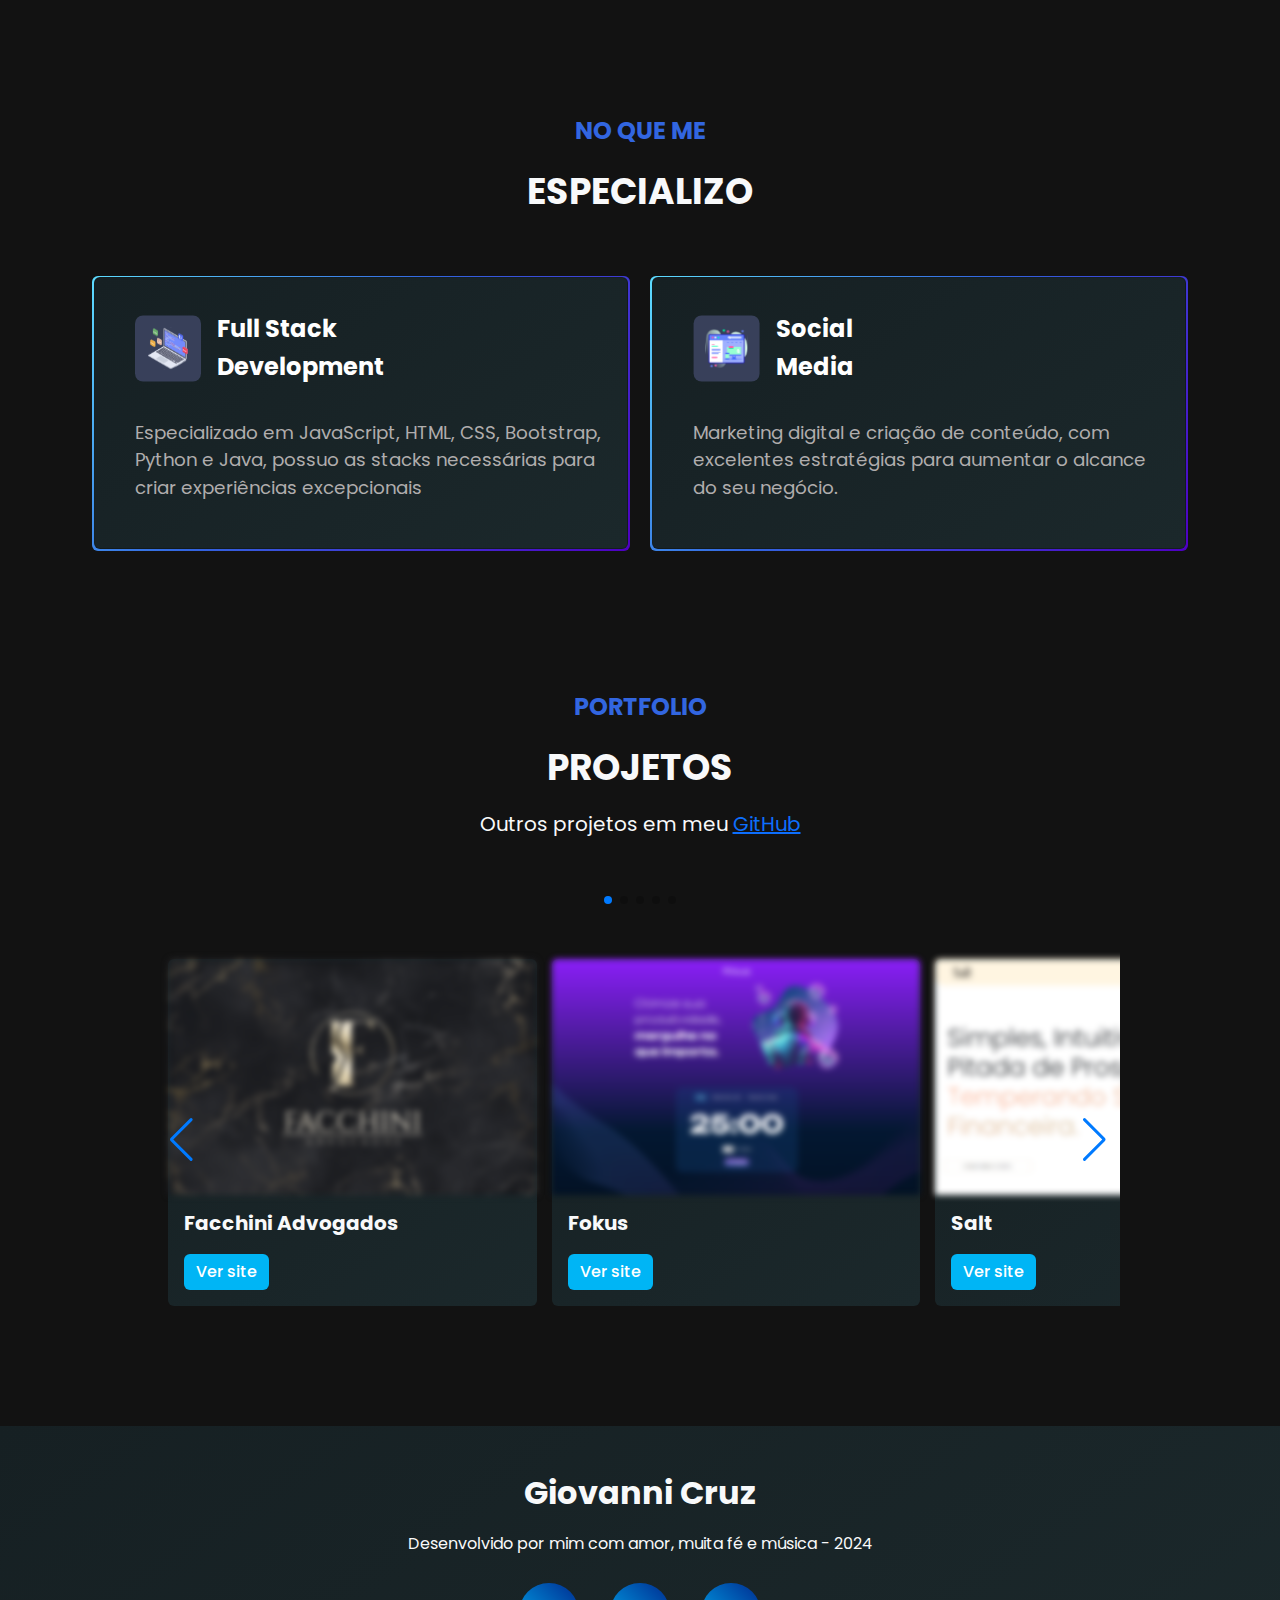
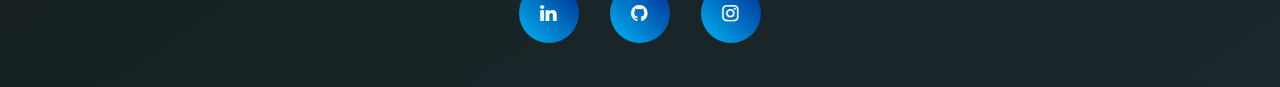
==== commit c62ac447: "21/03 - 17:15h" ====
--- a/index.html
+++ b/index.html
@@ -97,11 +97,11 @@
       <div class="row">
         <div class="col-md-6">
           <div class="card card_stack card_stack_1" id="">
-            <div class="col-md-4 cards_stacks d-flex ms-5 my-4">
+            <div class="col-md-4 cards_stacks d-flex  my-4">
               <img src="/images/laptop.svg" class="img-fluid" alt="laptop mini-figure">
               <h5 class="card_title fw-bold ms-3 mt-2">Full Stack<br>Development</h5>
             </div>
-            <div class="card_body mx-lg-3 mx-md-3">
+            <div class="card_body">
               <p class="card_text">Especializado em JavaScript, HTML, CSS, Bootstrap, Python e Java, possuo as stacks necessárias para criar experiências excepcionais</p>
             </div>
           </div>
@@ -109,11 +109,11 @@
         
         <div class="col-md-6 pt-sm-5 pt-md-0">
           <div class="card card_stack card_stack_2">
-            <div class="col-md-4 cards_stacks d-flex ms-5 my-4">
+            <div class="col-md-4 cards_stacks d-flex  my-4">
               <img src="/images/screen.svg" class="img-fluid" alt="screen mini-figure">
               <h5 class="card_title fw-bold ms-3 mt-2">Social Media</h5>
             </div>
-            <div class="card_body mx-lg-3 mx-md-3">
+            <div class="card_body">
               <p class="card_text">Marketing digital e criação de conteúdo, com excelentes estratégias para aumentar o alcance do seu negócio.</p>
             </div>
           </div>
--- a/css/style.css
+++ b/css/style.css
@@ -92,16 +92,24 @@
     max-width: 45rem;
     font-size: 1.5em;
     transition: 0.5s;
-} .card_stack_1 {
+} 
+
+.cards_stacks {
+    margin-left: 2.5rem;
+}
+
+.card_stack_1 {
         height: 17rem;
     }
     .card_stack_2 {
         height: 17rem;
     }
 
-.card_text{
-    padding-left: 1rem;
-}
+.card_stack .card_body{
+    padding: 0 1rem 0 2.5rem;
+}
+
+
 
 .card_stack::before {
     content: '';
@@ -168,15 +176,21 @@
 }
 
 
-/* @media (max-width: 416px) {
+@media (max-width: 360px) {
+    .cards_stacks {
+        margin-left: 1rem;
+    }
+}
+
+@media (max-width: 417px) {
     .card_stack_1 {
-        height: 30rem;
+        height: 20rem;
     } 
 
     .card_text {
         padding-left: 0.05rem;
     }
-} */
+}
 
 @media (max-width: 576px) {
     .header {
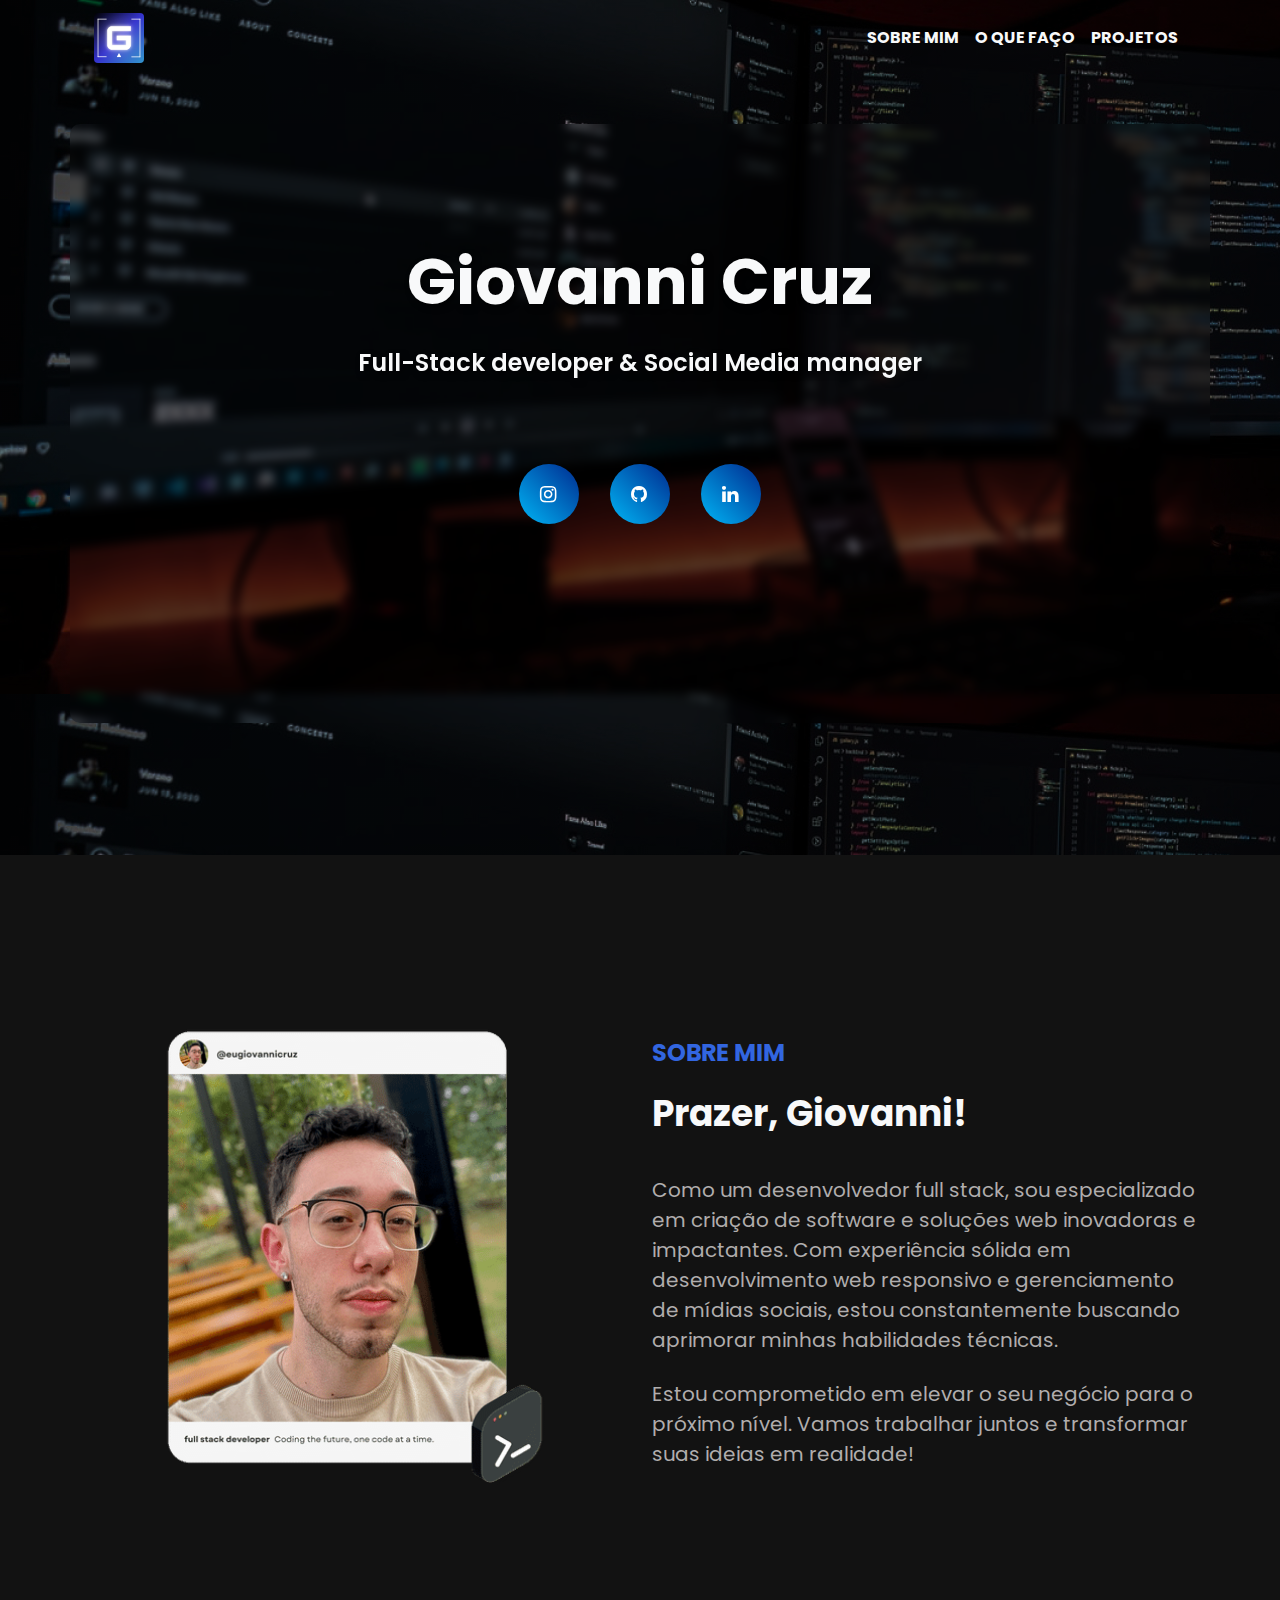
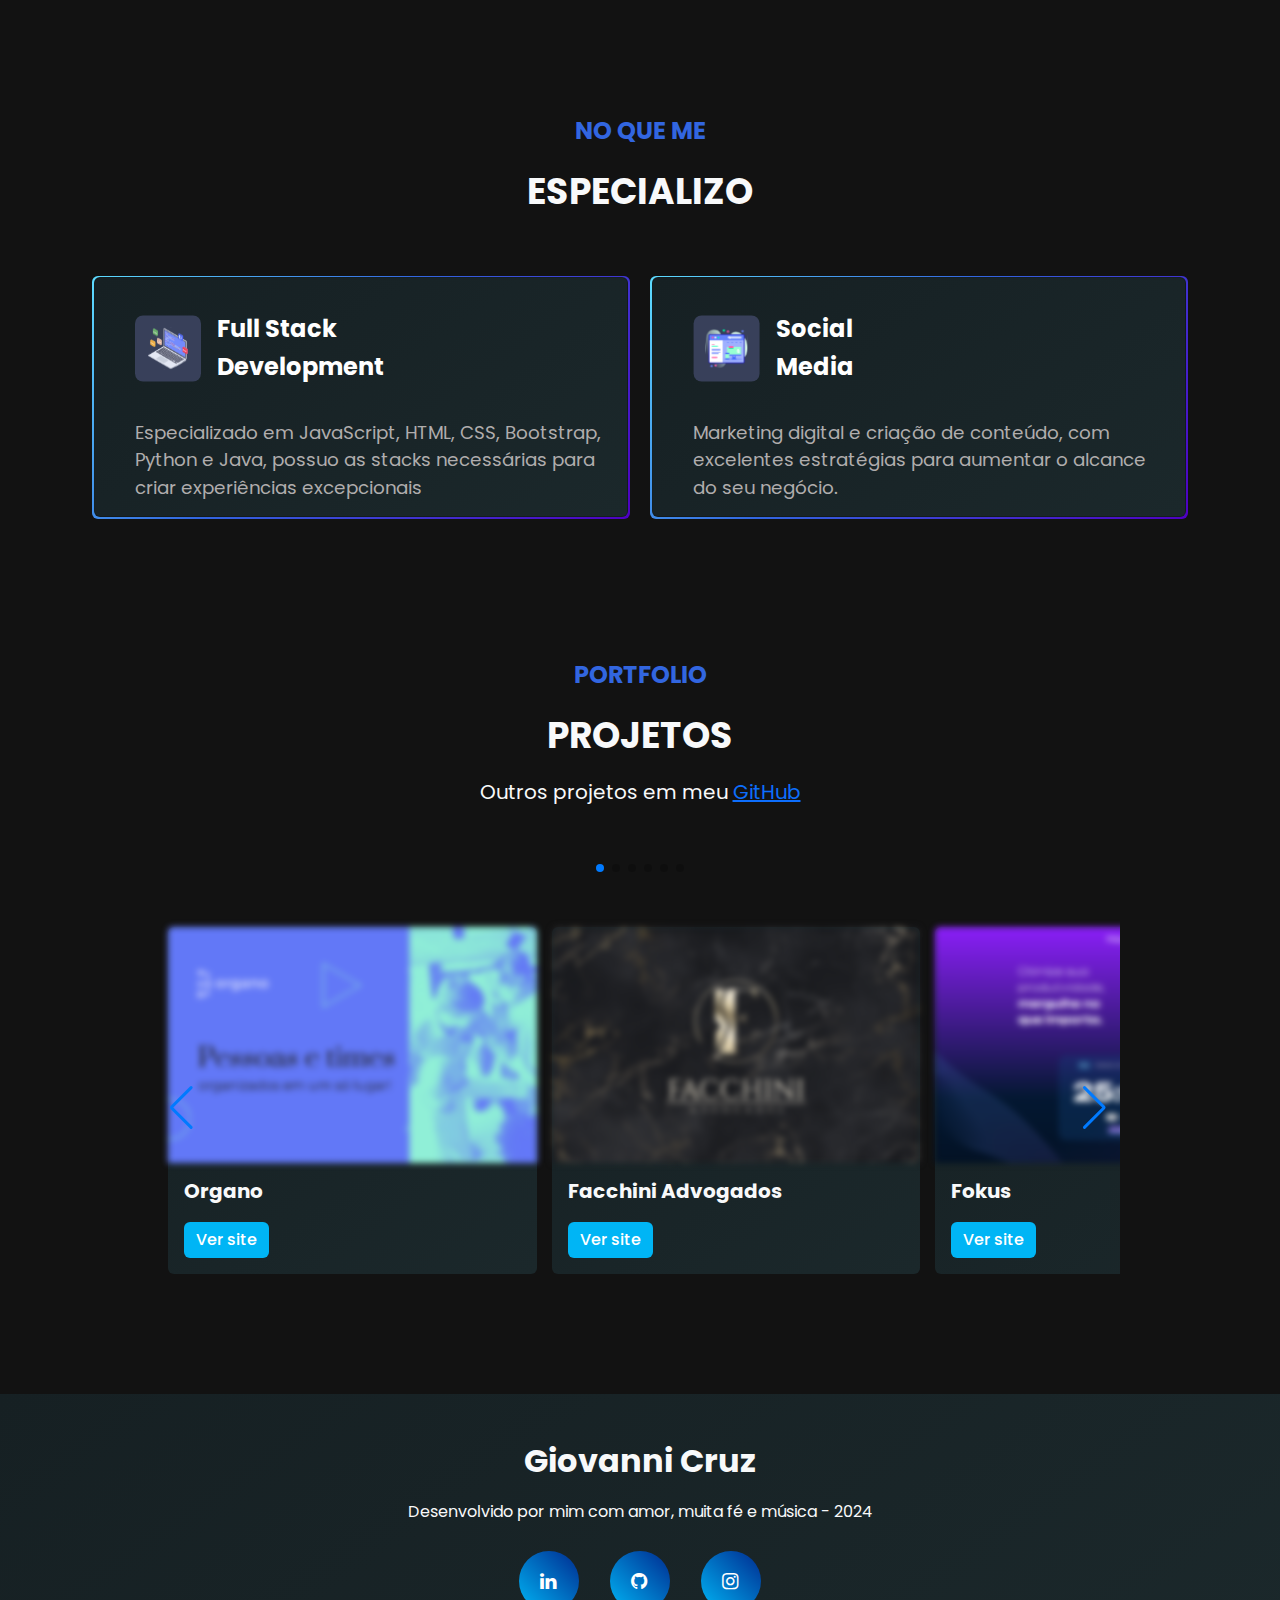
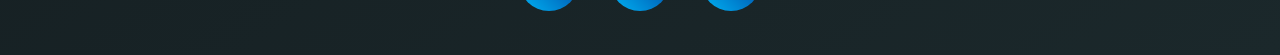
==== commit 5b599f57: "#" ====
--- a/index.html
+++ b/index.html
@@ -1,5 +1,5 @@
 <!DOCTYPE html>
-<html lang="pt-Br">
+<html lang="pt-br">
 <head>
     <meta charset="UTF-8">
     <meta name="viewport" content="width=device-width, initial-scale=1.0">
@@ -13,6 +13,7 @@
 </head>
 <body>
 
+  <!-- NAV -->
   <section class="container-fluid header">
     <header class="container">
       <nav class="navbar navbar-expand-lg nav_icons">
@@ -67,6 +68,7 @@
         </div> 
       </div>
     </div>
+    
   </section>
     
   <section class="container my-5 pt-md-2 py-lg-4 about_me" id="sobre_mim">
@@ -122,90 +124,6 @@
     </div>
   </section>
 
-  <!-- <section class="container projects py-lg-5 pt-sm-3 pb-sm-5" id="projetos">
-    <div class="projects_initial_title py-5 ">
-      <h2 class="mb-4 text-center fw-bold">PORTFOLIO</h2>
-      <h1 class="text-light mb-1 text-center fw-bolder pb-3">PROJETOS</h1>
-      <p class="text-light text-center">Confira mais em meu <a href="https://github.com/euCRUZ" target="_blank" class="github">GitHub</a></p>
-    </div>
-
-    <div class="row row-cols-1 row-cols-sm-2 g-4 projects_grid">
-      
-      <div class="col">
-        <div class="card card_project">
-          <a href="https://facchiniadvogados.com.br/" target="_blank">
-            <img src="/images/facchini.png" class="card-img-top" alt="Facchini Advogados website">
-          </a>
-          <div class="card-body text-light">
-            <h5 class="card-title fw-bolder">Facchini Advogados</h5>
-            <a href="https://facchiniadvogados.com.br/" class="btn  fw-medium glass" target="_blank">Ver site</a>            
-          </div>
-        </div>
-      </div>
-
-      <div class="col">
-        <div class="card card_project">
-          <a href="https://fokus-gamma-three.vercel.app/" target="_blank">
-            <img src="/images/fokus.png" class="card-img-top" alt="Facchini Advogados website">
-          </a>
-          <div class="card-body text-light">
-            <h5 class="card-title fw-bolder">Fokus</h5>
-            <a href="https://fokus-gamma-three.vercel.app/" class="btn  fw-medium" target="_blank">Ver site</a>            
-          </div>
-        </div>
-      </div>
-
-      <div class="col">
-        <div class="card card_project">
-          <a href="https://apple-watch-screen.vercel.app/" target="_blank">
-            <img src="/images/applescreen.png" class="card-img-top" alt="Apple Watch Screen website">
-          </a>
-          <div class="card-body text-light">
-            <h5 class="card-title fw-bolder">Apple Watch Screen</h5>
-            <a href="https://apple-watch-screen.vercel.app/" class="btn  fw-medium" target="_blank">Ver site</a>            
-          </div>
-        </div>
-      </div>
-
-      <div class="col">
-        <div class="card card_project">
-          <a href="https://fintech-zeta-five.vercel.app/" target="_blank">
-            <img src="/images/salt.png" class="card-img-top" alt="Salt website">
-          </a>
-          <div class="card-body text-light">
-            <h5 class="card-title fw-bolder">Salt Fintech</h5>
-            <a href="https://fintech-zeta-five.vercel.app/" class="btn  fw-medium" target="_blank">Ver site</a>
-          </div>
-        </div>
-      </div>
-
-      <div class="col">
-        <div class="card card_project">
-          <a href="https://alura-books-inky-theta.vercel.app/" target="_blank">
-            <img src="/images/alurabooks.png" class="card-img-top" alt="AluraBooks Website">
-          </a>
-          <div class="card-body text-light">
-            <h5 class="card-title fw-bolder">AluraBooks</h5>
-            <a href="https://alura-books-inky-theta.vercel.app/" class="btn  fw-medium" target="_blank">Ver site</a>
-          </div>
-        </div>
-      </div>
-
-      <div class="col">
-        <div class="card card_project">
-          <a href="https://jcruzassessoria.com.br/" target="_blank">
-            <img src="/images/jcruzassessoria.png" class="card-img-top" alt="JCRUZ Assessoria website">
-          </a>
-          <div class="card-body text-light">
-            <h5 class="card-title fw-bolder">JCRUZ Assessoria</h5>
-            <a href="https://jcruzassessoria.com.br/" class="btn  fw-medium" target="_blank">Ver site</a>
-          </div>
-        </div>
-      </div>
-
-    </div>
-  </section> -->
-
   <section class="carrosel projects" id="projetos">
       <div class="projects_initial_title pt-5 ">
         <h2 class="mb-4 text-center fw-bold">PORTFOLIO</h2>
@@ -222,6 +140,17 @@
             <div class="swiper-wrapper">
 
                 <!-- Slides -->
+
+                <!-- ORGANO -->
+                <div class="card card_project swiper-slide">
+                  <a href="https://organo-nine-ruby.vercel.app/" target="_blank">
+                    <img src="/images/organo.png" class="card-img-top" alt="Facchini Advogados website">
+                  </a>
+                  <div class="card-body text-light">
+                    <h5 class="card-title fw-bolder">Organo</h5>
+                    <a href="https://organo-nine-ruby.vercel.app/" class="btn fw-medium glass" target="_blank">Ver site</a>            
+                  </div>
+                </div>
 
                 <!-- FACCHINI ADVOGADOS -->
                 <div class="card card_project swiper-slide">
--- a/css/style.css
+++ b/css/style.css
@@ -37,6 +37,15 @@
     overflow: hidden;
 }
 
+.father {
+    height: 70%;
+    backdrop-filter: blur(5px);
+    border-radius: 10px;
+    display: flex;
+    flex-direction: column;
+    align-items: center;
+}
+
 .header {
     background: linear-gradient(var(--shadow2), var(--shadow2)), url('/images/bg-image\ 1.jpg');
     background-attachment: fixed;
@@ -49,14 +58,10 @@
     border: none;
 }
 
-.father {
-    height: 70%;
-    backdrop-filter: blur(5px);
-    border-radius: 10px;
-}
+
 
 .apresentacao {
-    padding: 10% 0 1% 0;
+    padding: 3rem 0;
 }
 
 .apresentacao h1{
@@ -98,12 +103,9 @@
     margin-left: 2.5rem;
 }
 
-.card_stack_1 {
-        height: 17rem;
-    }
-    .card_stack_2 {
-        height: 17rem;
-    }
+.card_stack {
+    height: 15rem;
+}
 
 .card_stack .card_body{
     padding: 0 1rem 0 2.5rem;
@@ -183,10 +185,6 @@
 }
 
 @media (max-width: 417px) {
-    .card_stack_1 {
-        height: 20rem;
-    } 
-
     .card_text {
         padding-left: 0.05rem;
     }
@@ -240,14 +238,6 @@
         margin-bottom: 1.2rem;
     }
 
-    /* .card_text {
-        margin-left: 1rem;
-    } */
-
-    /* .col {
-        width: 50%;
-    } */
-
     .card_project {
         margin-top: 0.5rem;
     }
@@ -262,12 +252,6 @@
         font-size: 0.9rem;
     }
     
-}
-
-@media (min-width: 768px) and (max-width: 991px){
-    .card_stack_1, .card_stack_2 {
-        height: 20rem;
-    }
 }
 
 @media (max-width: 991px) {
@@ -282,7 +266,7 @@
         filter: none;
     } */
 
-    .navbar-toggler, .navbar-collapse {
+    .logo, .navbar-toggler, .navbar-collapse {
         display: none;
     }
 
@@ -291,4 +275,8 @@
     }    
 }
 
-    +@media (max-width: 1200px){
+    .card_stack {
+        height: fit-content;
+    }
+}